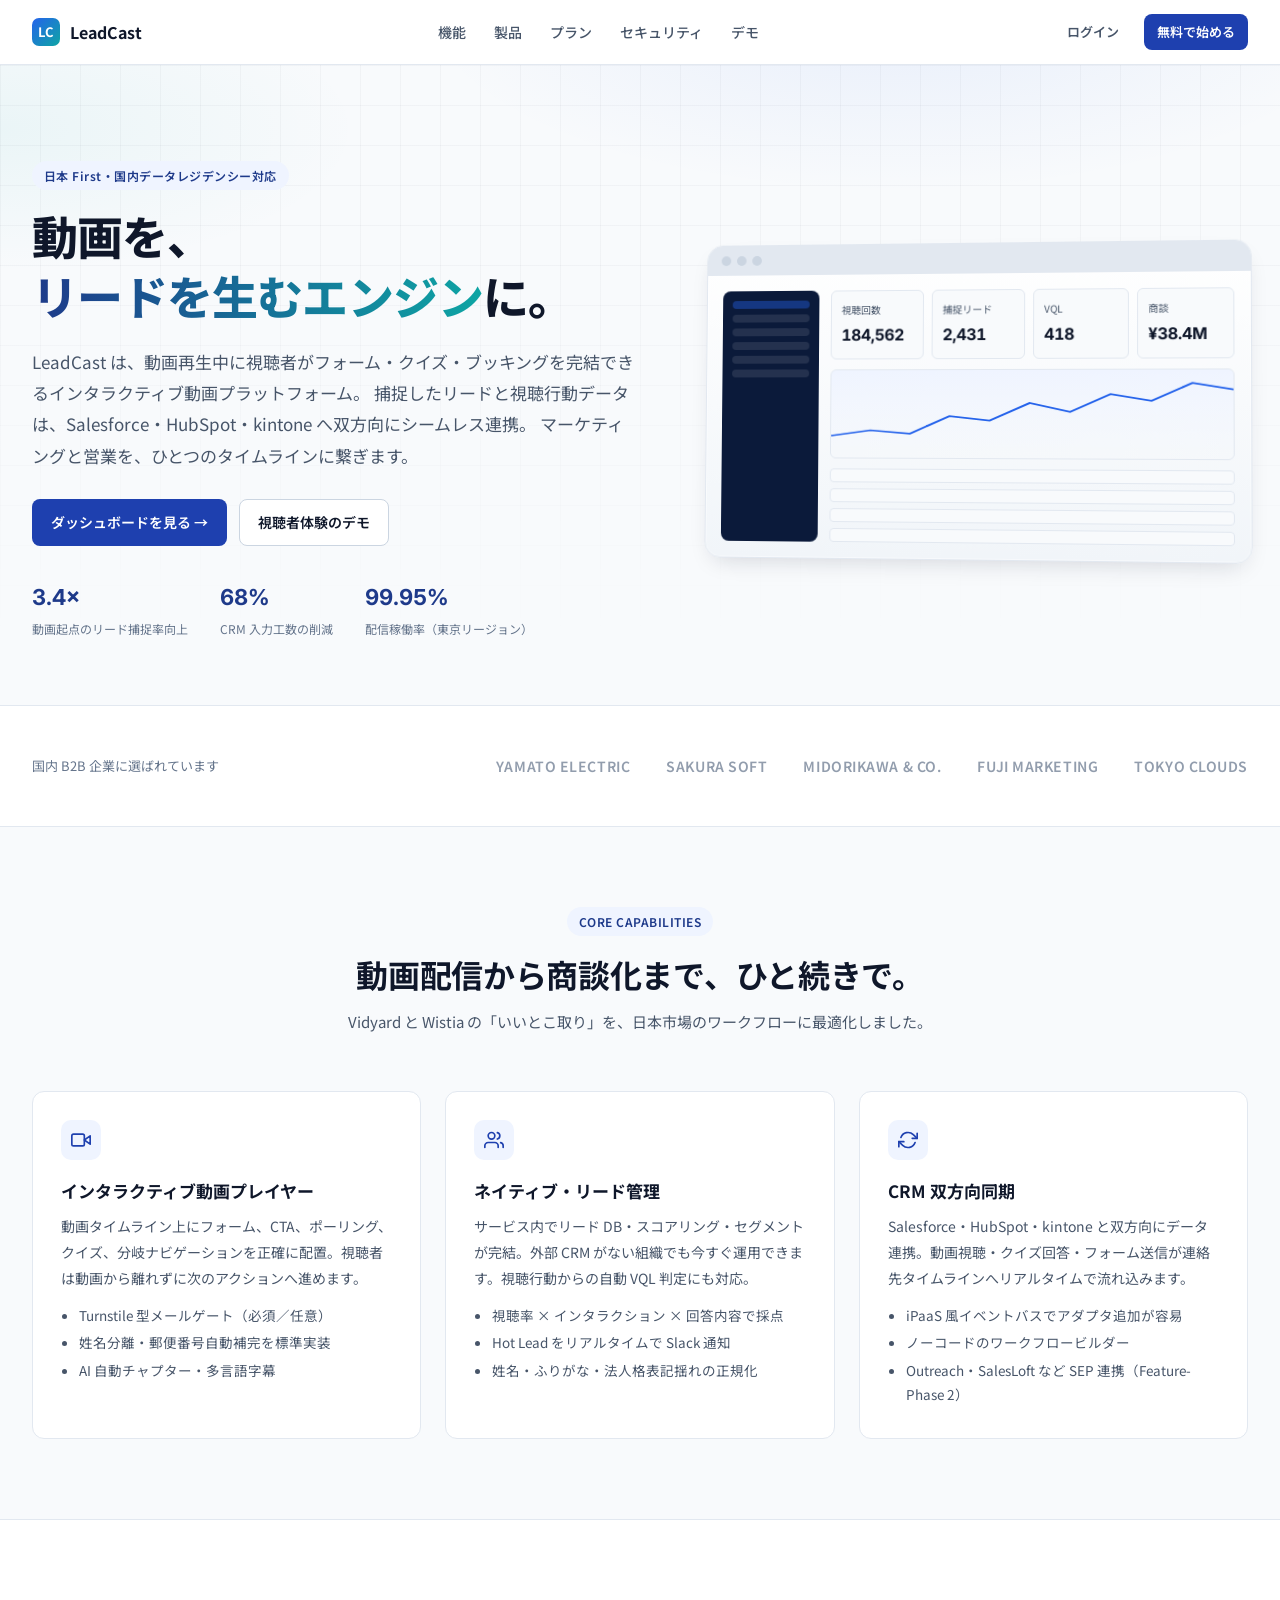
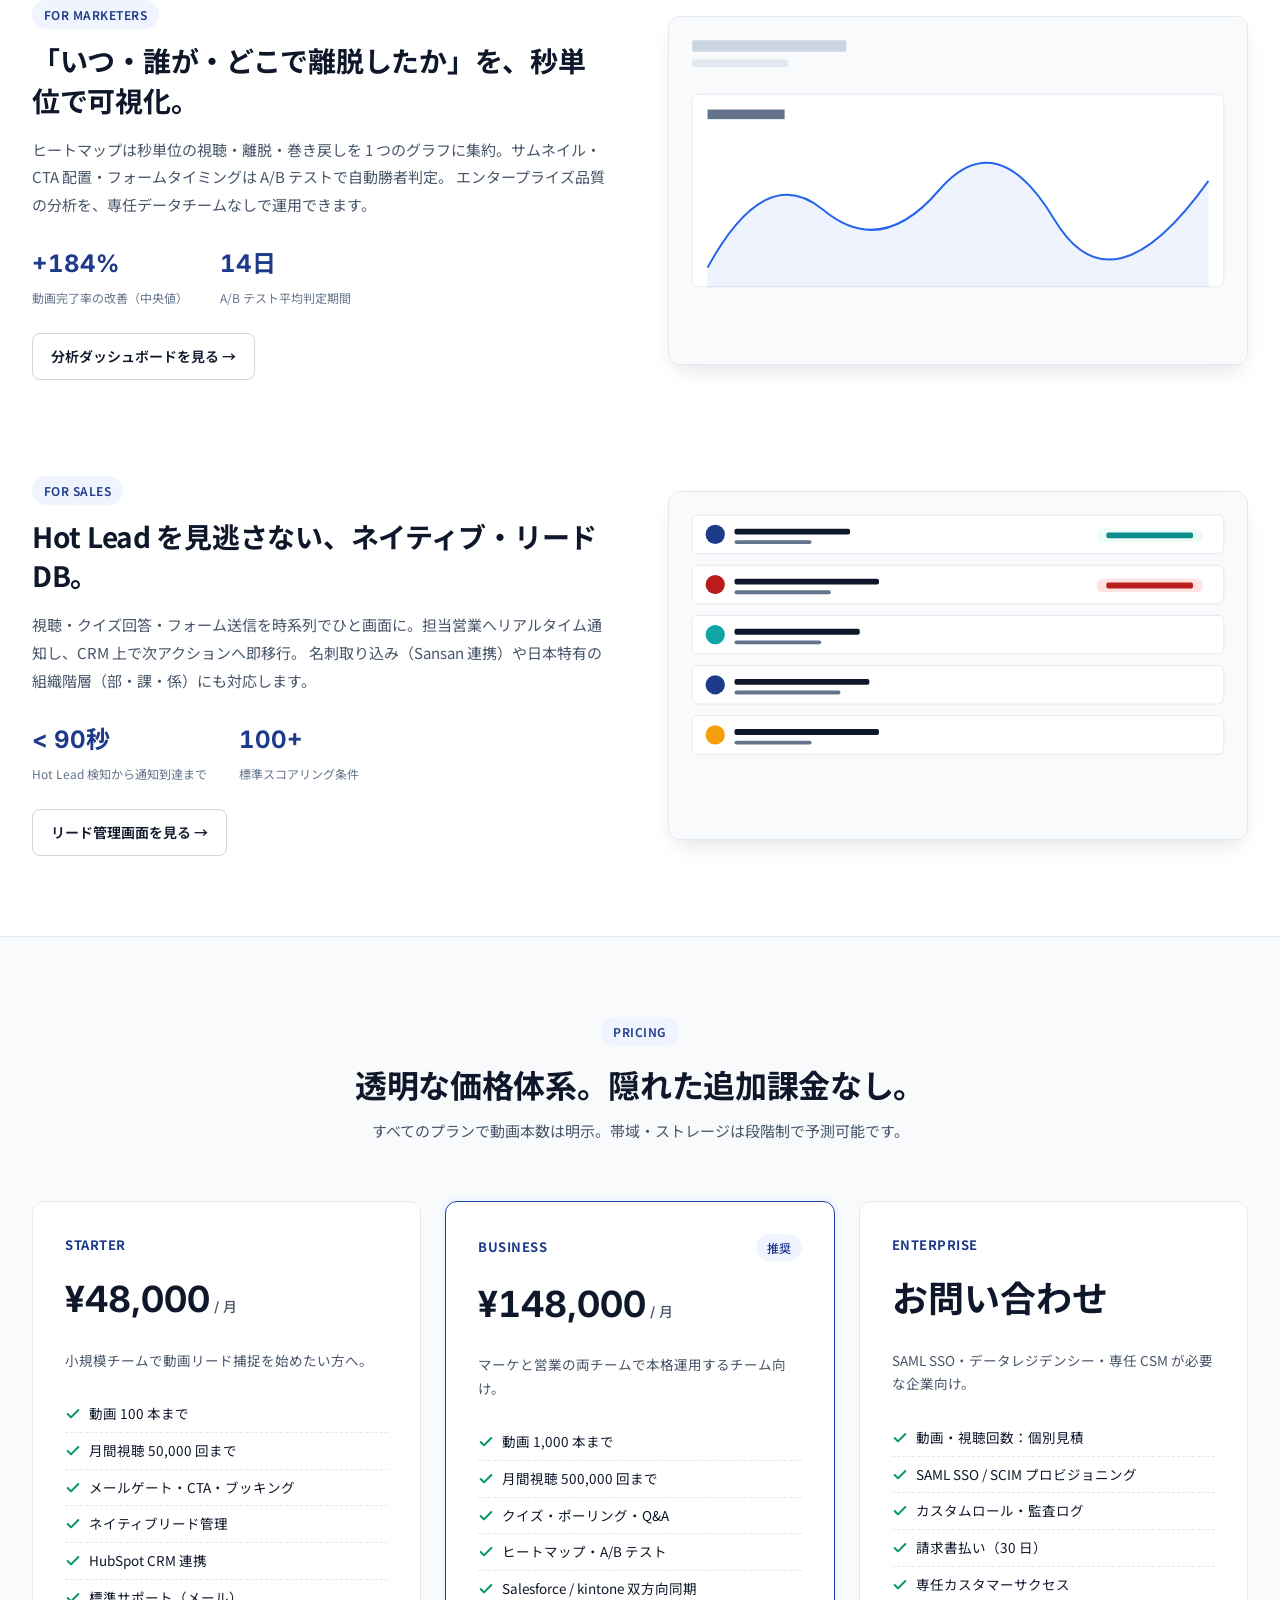
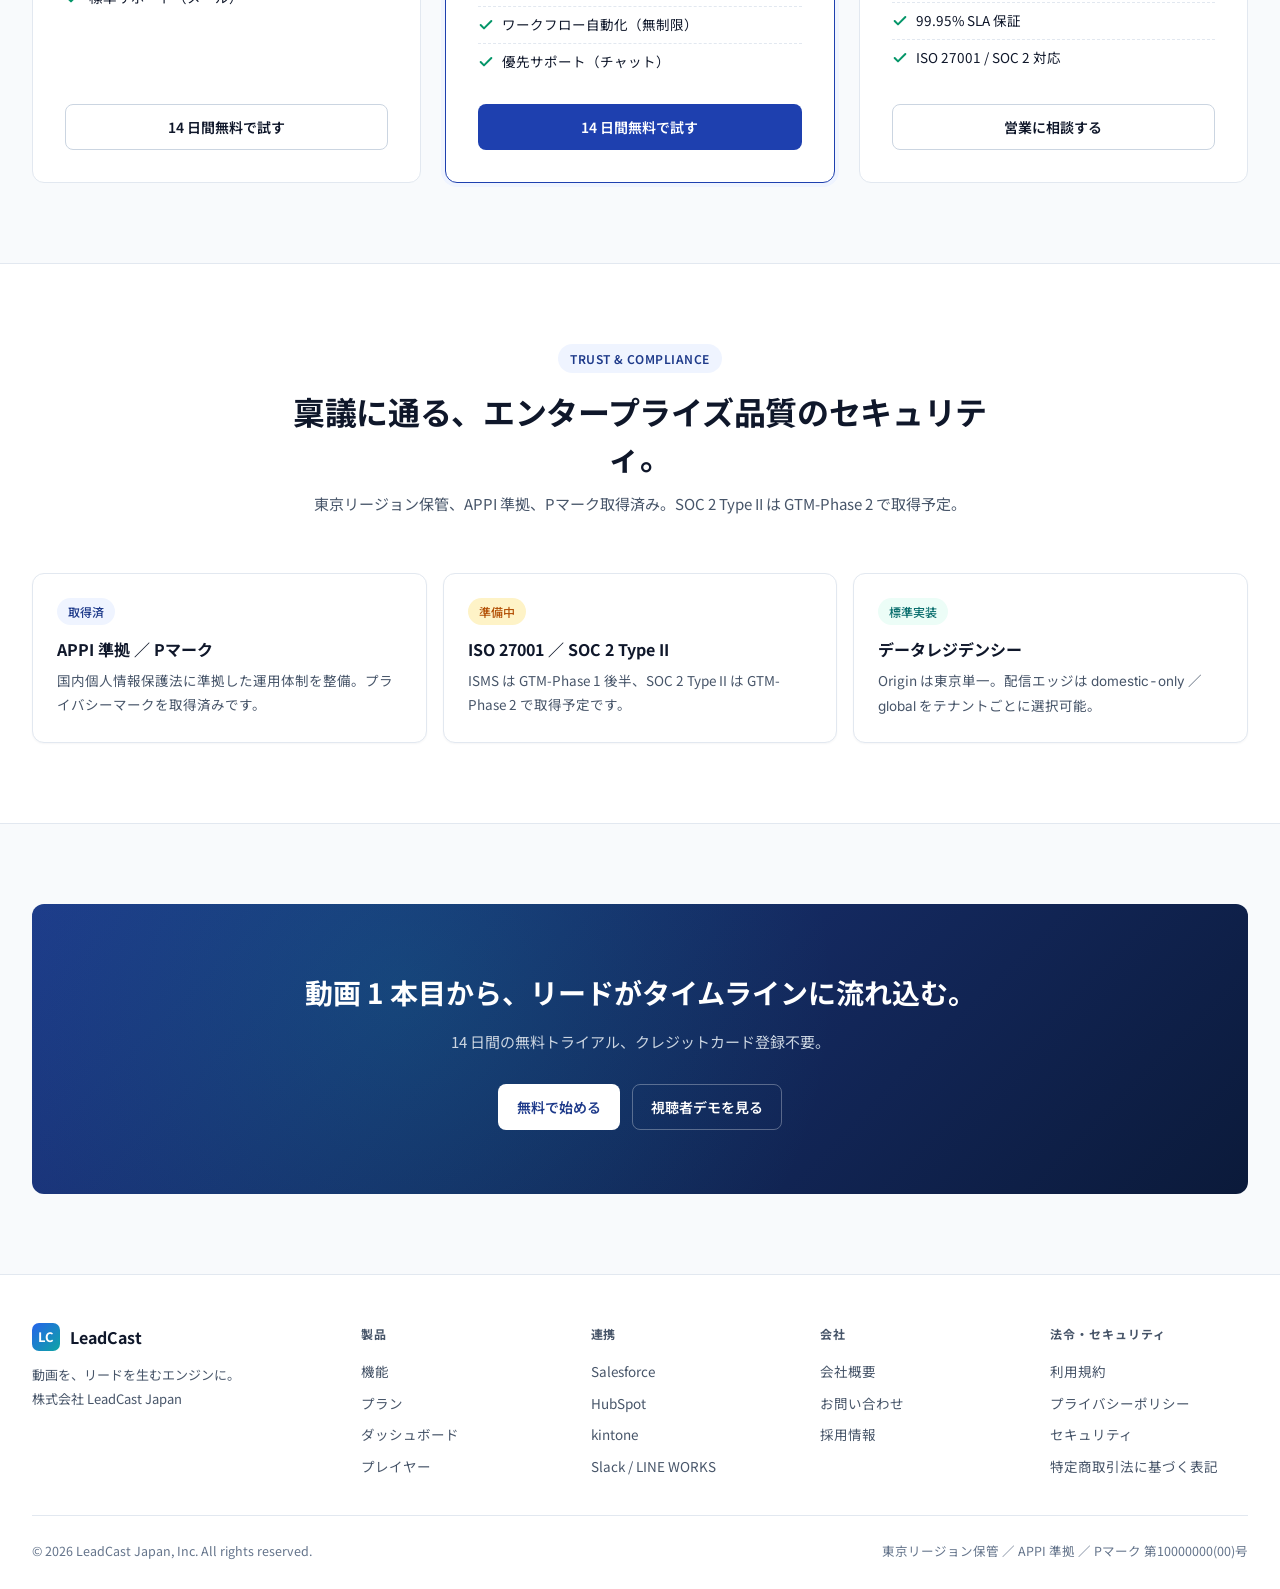
==== site/index.html @ c5f3c890 "MVP画面作成" ====
<!doctype html>
<html lang="ja">
<head>
  <meta charset="utf-8" />
  <meta name="viewport" content="width=device-width, initial-scale=1" />
  <title>LeadCast — 動画を、リードを生むエンジンに</title>
  <meta name="description" content="LeadCast は企業向け動画配信＋インタラクティブリード管理 SaaS。動画内のフォームやクイズで捕捉したリードを、CRM とシームレスに連携します。日本市場 First。" />
  <link rel="preconnect" href="https://fonts.googleapis.com">
  <link rel="preconnect" href="https://fonts.gstatic.com" crossorigin>
  <link href="https://fonts.googleapis.com/css2?family=Inter:wght@400;500;600;700;800&family=Noto+Sans+JP:wght@400;500;600;700;800&display=swap" rel="stylesheet">
  <link rel="stylesheet" href="assets/tokens.css">
</head>
<body>

<header class="mkt-header">
  <div class="container inner">
    <a class="brand-row" href="index.html">
      <span class="brand-mark">LC</span>
      <span>LeadCast</span>
    </a>
    <nav class="mkt-nav" aria-label="メイン">
      <a href="#features">機能</a>
      <a href="#product">製品</a>
      <a href="#pricing">プラン</a>
      <a href="#security">セキュリティ</a>
      <a href="dashboard.html">デモ</a>
    </nav>
    <div style="display:flex; gap:12px; align-items:center;">
      <a class="btn btn-ghost btn-sm" href="dashboard.html">ログイン</a>
      <a class="btn btn-primary btn-sm" href="dashboard.html">無料で始める</a>
    </div>
  </div>
</header>

<!-- HERO -->
<section class="hero">
  <div class="container inner">
    <div>
      <span class="kicker">日本 First・国内データレジデンシー対応</span>
      <h1>動画を、<br><span class="accent">リードを生むエンジン</span>に。</h1>
      <p class="lede">
        LeadCast は、動画再生中に視聴者がフォーム・クイズ・ブッキングを完結できるインタラクティブ動画プラットフォーム。
        捕捉したリードと視聴行動データは、Salesforce・HubSpot・kintone へ双方向にシームレス連携。
        マーケティングと営業を、ひとつのタイムラインに繋ぎます。
      </p>
      <div class="actions">
        <a class="btn btn-primary" href="dashboard.html">ダッシュボードを見る →</a>
        <a class="btn btn-outline" href="player.html">視聴者体験のデモ</a>
      </div>
      <div class="stat" style="display:flex; gap:32px; margin-top:32px;">
        <div>
          <b class="tabular" style="font-size:22px; color:var(--color-primary-800); display:block; font-weight:700;">3.4×</b>
          <span class="soft" style="font-size:12px;">動画起点のリード捕捉率向上</span>
        </div>
        <div>
          <b class="tabular" style="font-size:22px; color:var(--color-primary-800); display:block; font-weight:700;">68%</b>
          <span class="soft" style="font-size:12px;">CRM 入力工数の削減</span>
        </div>
        <div>
          <b class="tabular" style="font-size:22px; color:var(--color-primary-800); display:block; font-weight:700;">99.95%</b>
          <span class="soft" style="font-size:12px;">配信稼働率（東京リージョン）</span>
        </div>
      </div>
    </div>

    <div class="hero-mock" aria-hidden="true">
      <div class="hero-mock-bar"><span></span><span></span><span></span></div>
      <div class="hero-mock-body">
        <div class="hero-mock-side">
          <div></div><div></div><div></div><div></div><div></div><div></div>
        </div>
        <div class="hero-mock-main">
          <div class="hero-mock-kpis">
            <div>視聴回数<b>184,562</b></div>
            <div>捕捉リード<b>2,431</b></div>
            <div>VQL<b>418</b></div>
            <div>商談<b>¥38.4M</b></div>
          </div>
          <div class="hero-mock-chart"></div>
          <div class="hero-mock-rows"><div></div><div></div><div></div><div></div></div>
        </div>
      </div>
    </div>
  </div>
</section>

<!-- TRUST -->
<section class="trust">
  <div class="container row">
    <div class="label">国内 B2B 企業に選ばれています</div>
    <div class="logos" aria-hidden="true">
      <div>YAMATO ELECTRIC</div>
      <div>SAKURA SOFT</div>
      <div>MIDORIKAWA &amp; CO.</div>
      <div>FUJI MARKETING</div>
      <div>TOKYO CLOUDS</div>
    </div>
  </div>
</section>

<!-- FEATURES -->
<section class="section" id="features">
  <div class="container">
    <div class="section-head">
      <span class="kicker">CORE CAPABILITIES</span>
      <h2>動画配信から商談化まで、ひと続きで。</h2>
      <p>Vidyard と Wistia の「いいとこ取り」を、日本市場のワークフローに最適化しました。</p>
    </div>

    <div class="feature-grid">
      <article class="feature">
        <div class="icon" aria-hidden="true">
          <svg width="20" height="20" viewBox="0 0 24 24" fill="none" stroke="currentColor" stroke-width="2" stroke-linecap="round" stroke-linejoin="round"><polygon points="23 7 16 12 23 17 23 7"></polygon><rect x="1" y="5" width="15" height="14" rx="2" ry="2"></rect></svg>
        </div>
        <h3>インタラクティブ動画プレイヤー</h3>
        <p>動画タイムライン上にフォーム、CTA、ポーリング、クイズ、分岐ナビゲーションを正確に配置。視聴者は動画から離れずに次のアクションへ進めます。</p>
        <ul>
          <li>Turnstile 型メールゲート（必須／任意）</li>
          <li>姓名分離・郵便番号自動補完を標準実装</li>
          <li>AI 自動チャプター・多言語字幕</li>
        </ul>
      </article>

      <article class="feature">
        <div class="icon" aria-hidden="true">
          <svg width="20" height="20" viewBox="0 0 24 24" fill="none" stroke="currentColor" stroke-width="2" stroke-linecap="round" stroke-linejoin="round"><path d="M17 21v-2a4 4 0 0 0-4-4H5a4 4 0 0 0-4 4v2"></path><circle cx="9" cy="7" r="4"></circle><path d="M23 21v-2a4 4 0 0 0-3-3.87"></path><path d="M16 3.13a4 4 0 0 1 0 7.75"></path></svg>
        </div>
        <h3>ネイティブ・リード管理</h3>
        <p>サービス内でリード DB・スコアリング・セグメントが完結。外部 CRM がない組織でも今すぐ運用できます。視聴行動からの自動 VQL 判定にも対応。</p>
        <ul>
          <li>視聴率 × インタラクション × 回答内容で採点</li>
          <li>Hot Lead をリアルタイムで Slack 通知</li>
          <li>姓名・ふりがな・法人格表記揺れの正規化</li>
        </ul>
      </article>

      <article class="feature">
        <div class="icon" aria-hidden="true">
          <svg width="20" height="20" viewBox="0 0 24 24" fill="none" stroke="currentColor" stroke-width="2" stroke-linecap="round" stroke-linejoin="round"><polyline points="23 4 23 10 17 10"></polyline><polyline points="1 20 1 14 7 14"></polyline><path d="M3.51 9a9 9 0 0 1 14.85-3.36L23 10M1 14l4.64 4.36A9 9 0 0 0 20.49 15"></path></svg>
        </div>
        <h3>CRM 双方向同期</h3>
        <p>Salesforce・HubSpot・kintone と双方向にデータ連携。動画視聴・クイズ回答・フォーム送信が連絡先タイムラインへリアルタイムで流れ込みます。</p>
        <ul>
          <li>iPaaS 風イベントバスでアダプタ追加が容易</li>
          <li>ノーコードのワークフロービルダー</li>
          <li>Outreach・SalesLoft など SEP 連携（Feature-Phase 2）</li>
        </ul>
      </article>
    </div>
  </div>
</section>

<!-- PRODUCT SHOWCASE -->
<section class="section" id="product" style="background:var(--color-surface); border-top:1px solid var(--color-border); border-bottom:1px solid var(--color-border);">
  <div class="container">
    <div class="split">
      <div>
        <span class="kicker">FOR MARKETERS</span>
        <h2>「いつ・誰が・どこで離脱したか」を、秒単位で可視化。</h2>
        <p>
          ヒートマップは秒単位の視聴・離脱・巻き戻しを 1 つのグラフに集約。サムネイル・CTA 配置・フォームタイミングは A/B テストで自動勝者判定。
          エンタープライズ品質の分析を、専任データチームなしで運用できます。
        </p>
        <div class="stat">
          <div><b>+184%</b><span>動画完了率の改善（中央値）</span></div>
          <div><b>14日</b><span>A/B テスト平均判定期間</span></div>
        </div>
        <div style="margin-top:24px;"><a class="btn btn-outline" href="analytics.html">分析ダッシュボードを見る →</a></div>
      </div>
      <div class="mock-frame">
        <img alt="" aria-hidden="true" src="data:image/svg+xml;utf8,<svg xmlns='http://www.w3.org/2000/svg' width='600' height='360' viewBox='0 0 600 360'><rect width='600' height='360' fill='%23F8FAFC'/><rect x='24' y='24' width='160' height='12' rx='2' fill='%23CBD5E1'/><rect x='24' y='44' width='100' height='8' rx='2' fill='%23E2E8F0'/><g transform='translate(24,80)'><rect width='552' height='200' fill='%23FFFFFF' stroke='%23E2E8F0' rx='8'/><g transform='translate(16,16)'><rect width='80' height='10' fill='%2364748B'/></g><g transform='translate(16,40)'><path d='M 0 140 Q 60 30 120 80 T 240 60 T 360 90 T 520 50' stroke='%232563EB' stroke-width='2' fill='none'/><path d='M 0 140 Q 60 30 120 80 T 240 60 T 360 90 T 520 50 L 520 160 L 0 160 Z' fill='%232563EB' opacity='0.08'/></g></g></svg>" style="display:block; width:100%;">
      </div>
    </div>

    <div class="split reversed" style="margin-top:96px;">
      <div class="mock-frame">
        <img alt="" aria-hidden="true" src="data:image/svg+xml;utf8,<svg xmlns='http://www.w3.org/2000/svg' width='600' height='360' viewBox='0 0 600 360'><rect width='600' height='360' fill='%23F8FAFC'/><g transform='translate(24,24)'><rect width='552' height='40' rx='6' fill='%23FFFFFF' stroke='%23E2E8F0'/><circle cx='24' cy='20' r='10' fill='%231E3A8A'/><rect x='44' y='14' width='120' height='6' rx='2' fill='%230F172A'/><rect x='44' y='26' width='80' height='4' rx='2' fill='%2364748B'/><rect x='420' y='14' width='110' height='14' rx='6' fill='%23ECFDF7'/><rect x='430' y='18' width='90' height='6' rx='2' fill='%230D8F8E'/></g><g transform='translate(24,76)'><rect width='552' height='40' rx='6' fill='%23FFFFFF' stroke='%23E2E8F0'/><circle cx='24' cy='20' r='10' fill='%23B91C1C'/><rect x='44' y='14' width='150' height='6' rx='2' fill='%230F172A'/><rect x='44' y='26' width='100' height='4' rx='2' fill='%2364748B'/><rect x='420' y='14' width='110' height='14' rx='6' fill='%23FEE2E2'/><rect x='430' y='18' width='90' height='6' rx='2' fill='%23B91C1C'/></g><g transform='translate(24,128)'><rect width='552' height='40' rx='6' fill='%23FFFFFF' stroke='%23E2E8F0'/><circle cx='24' cy='20' r='10' fill='%230EA5A4'/><rect x='44' y='14' width='130' height='6' rx='2' fill='%230F172A'/><rect x='44' y='26' width='90' height='4' rx='2' fill='%2364748B'/></g><g transform='translate(24,180)'><rect width='552' height='40' rx='6' fill='%23FFFFFF' stroke='%23E2E8F0'/><circle cx='24' cy='20' r='10' fill='%231E3A8A'/><rect x='44' y='14' width='140' height='6' rx='2' fill='%230F172A'/><rect x='44' y='26' width='110' height='4' rx='2' fill='%2364748B'/></g><g transform='translate(24,232)'><rect width='552' height='40' rx='6' fill='%23FFFFFF' stroke='%23E2E8F0'/><circle cx='24' cy='20' r='10' fill='%23F59E0B'/><rect x='44' y='14' width='150' height='6' rx='2' fill='%230F172A'/><rect x='44' y='26' width='80' height='4' rx='2' fill='%2364748B'/></g></svg>" style="display:block; width:100%;">
      </div>
      <div>
        <span class="kicker">FOR SALES</span>
        <h2>Hot Lead を見逃さない、ネイティブ・リード DB。</h2>
        <p>
          視聴・クイズ回答・フォーム送信を時系列でひと画面に。担当営業へリアルタイム通知し、CRM 上で次アクションへ即移行。
          名刺取り込み（Sansan 連携）や日本特有の組織階層（部・課・係）にも対応します。
        </p>
        <div class="stat">
          <div><b>&lt; 90秒</b><span>Hot Lead 検知から通知到達まで</span></div>
          <div><b>100+</b><span>標準スコアリング条件</span></div>
        </div>
        <div style="margin-top:24px;"><a class="btn btn-outline" href="leads.html">リード管理画面を見る →</a></div>
      </div>
    </div>
  </div>
</section>

<!-- PRICING -->
<section class="section" id="pricing">
  <div class="container">
    <div class="section-head">
      <span class="kicker">PRICING</span>
      <h2>透明な価格体系。隠れた追加課金なし。</h2>
      <p>すべてのプランで動画本数は明示。帯域・ストレージは段階制で予測可能です。</p>
    </div>

    <div class="pricing">
      <article class="plan">
        <span class="plan-name">Starter</span>
        <div class="plan-price">¥48,000<small> / 月</small></div>
        <p class="plan-desc">小規模チームで動画リード捕捉を始めたい方へ。</p>
        <ul>
          <li>動画 100 本まで</li>
          <li>月間視聴 50,000 回まで</li>
          <li>メールゲート・CTA・ブッキング</li>
          <li>ネイティブリード管理</li>
          <li>HubSpot CRM 連携</li>
          <li>標準サポート（メール）</li>
        </ul>
        <a class="btn btn-outline" href="dashboard.html">14 日間無料で試す</a>
      </article>

      <article class="plan featured">
        <div style="display:flex; justify-content:space-between; align-items:center;">
          <span class="plan-name">Business</span>
          <span class="badge badge-primary">推奨</span>
        </div>
        <div class="plan-price">¥148,000<small> / 月</small></div>
        <p class="plan-desc">マーケと営業の両チームで本格運用するチーム向け。</p>
        <ul>
          <li>動画 1,000 本まで</li>
          <li>月間視聴 500,000 回まで</li>
          <li>クイズ・ポーリング・Q&amp;A</li>
          <li>ヒートマップ・A/B テスト</li>
          <li>Salesforce / kintone 双方向同期</li>
          <li>ワークフロー自動化（無制限）</li>
          <li>優先サポート（チャット）</li>
        </ul>
        <a class="btn btn-primary" href="dashboard.html">14 日間無料で試す</a>
      </article>

      <article class="plan">
        <span class="plan-name">Enterprise</span>
        <div class="plan-price">お問い合わせ</div>
        <p class="plan-desc">SAML SSO・データレジデンシー・専任 CSM が必要な企業向け。</p>
        <ul>
          <li>動画・視聴回数：個別見積</li>
          <li>SAML SSO / SCIM プロビジョニング</li>
          <li>カスタムロール・監査ログ</li>
          <li>請求書払い（30 日）</li>
          <li>専任カスタマーサクセス</li>
          <li>99.95% SLA 保証</li>
          <li>ISO 27001 / SOC 2 対応</li>
        </ul>
        <a class="btn btn-outline" href="#">営業に相談する</a>
      </article>
    </div>
  </div>
</section>

<!-- SECURITY -->
<section class="section" id="security" style="background:var(--color-surface); border-top:1px solid var(--color-border); border-bottom:1px solid var(--color-border);">
  <div class="container">
    <div class="section-head">
      <span class="kicker">TRUST &amp; COMPLIANCE</span>
      <h2>稟議に通る、エンタープライズ品質のセキュリティ。</h2>
      <p>東京リージョン保管、APPI 準拠、Pマーク取得済み。SOC 2 Type II は GTM-Phase 2 で取得予定。</p>
    </div>

    <div class="grid-3">
      <div class="card card-pad">
        <span class="badge badge-primary">取得済</span>
        <h3 style="font-size:16px; margin:10px 0 6px;">APPI 準拠 ／ Pマーク</h3>
        <p class="muted" style="font-size:13.5px; margin:0;">国内個人情報保護法に準拠した運用体制を整備。プライバシーマークを取得済みです。</p>
      </div>
      <div class="card card-pad">
        <span class="badge badge-warning">準備中</span>
        <h3 style="font-size:16px; margin:10px 0 6px;">ISO 27001 ／ SOC 2 Type II</h3>
        <p class="muted" style="font-size:13.5px; margin:0;">ISMS は GTM-Phase 1 後半、SOC 2 Type II は GTM-Phase 2 で取得予定です。</p>
      </div>
      <div class="card card-pad">
        <span class="badge badge-accent">標準実装</span>
        <h3 style="font-size:16px; margin:10px 0 6px;">データレジデンシー</h3>
        <p class="muted" style="font-size:13.5px; margin:0;">Origin は東京単一。配信エッジは <span class="tabular">domestic-only</span> ／ <span class="tabular">global</span> をテナントごとに選択可能。</p>
      </div>
    </div>
  </div>
</section>

<!-- CTA -->
<section class="section">
  <div class="container">
    <div class="cta-band">
      <h2>動画 1 本目から、リードがタイムラインに流れ込む。</h2>
      <p>14 日間の無料トライアル、クレジットカード登録不要。</p>
      <div class="actions">
        <a class="btn btn-primary" href="dashboard.html">無料で始める</a>
        <a class="btn btn-outline" href="player.html">視聴者デモを見る</a>
      </div>
    </div>
  </div>
</section>

<!-- FOOTER -->
<footer class="site-footer">
  <div class="container">
    <div class="grid">
      <div>
        <div class="brand-row" style="margin-bottom:12px;">
          <span class="brand-mark">LC</span>
          <span>LeadCast</span>
        </div>
        <p class="muted" style="font-size:13px; margin:0; line-height:1.85;">動画を、リードを生むエンジンに。<br>株式会社 LeadCast Japan</p>
      </div>
      <div>
        <h4>製品</h4>
        <ul>
          <li><a href="#features">機能</a></li>
          <li><a href="#pricing">プラン</a></li>
          <li><a href="dashboard.html">ダッシュボード</a></li>
          <li><a href="player.html">プレイヤー</a></li>
        </ul>
      </div>
      <div>
        <h4>連携</h4>
        <ul>
          <li><a href="#">Salesforce</a></li>
          <li><a href="#">HubSpot</a></li>
          <li><a href="#">kintone</a></li>
          <li><a href="#">Slack / LINE WORKS</a></li>
        </ul>
      </div>
      <div>
        <h4>会社</h4>
        <ul>
          <li><a href="#">会社概要</a></li>
          <li><a href="#">お問い合わせ</a></li>
          <li><a href="#">採用情報</a></li>
        </ul>
      </div>
      <div>
        <h4>法令・セキュリティ</h4>
        <ul>
          <li><a href="#">利用規約</a></li>
          <li><a href="#">プライバシーポリシー</a></li>
          <li><a href="#security">セキュリティ</a></li>
          <li><a href="#">特定商取引法に基づく表記</a></li>
        </ul>
      </div>
    </div>
    <div class="legal">
      <span>© <span data-year></span> LeadCast Japan, Inc. All rights reserved.</span>
      <span>東京リージョン保管 ／ APPI 準拠 ／ Pマーク 第10000000(00)号</span>
    </div>
  </div>
</footer>

<script src="assets/app.js"></script>
</body>
</html>
---- site/assets/tokens.css ----
/* LeadCast Design Tokens
   準拠: CLAUDE.md「デザイン方針」セクション
   Noto Sans JP（JP） + Inter（Latin/Numerals）
   プライマリ: navy 系 / アクセント: teal 単色
*/

:root {
  /* Color: Primary (Navy) */
  --color-primary-50:  #EFF4FF;
  --color-primary-100: #DBE6FE;
  --color-primary-200: #BFD2FD;
  --color-primary-300: #93B4FB;
  --color-primary-400: #608AF7;
  --color-primary-500: #3B66F1;
  --color-primary-600: #2563EB;
  --color-primary-700: #1E40AF;
  --color-primary-800: #1E3A8A;
  --color-primary-900: #1E2F6B;

  /* Color: Accent (Teal) — 一色のみ */
  --color-accent-50:  #ECFDF7;
  --color-accent-500: #0EA5A4;
  --color-accent-600: #0D8F8E;
  --color-accent-700: #0B6F6E;

  /* Color: Status */
  --color-success:    #059669;
  --color-success-bg: #D1FAE5;
  --color-warning:    #B45309;
  --color-warning-bg: #FEF3C7;
  --color-danger:     #B91C1C;
  --color-danger-bg:  #FEE2E2;

  /* Color: Neutrals (slate) */
  --color-bg:         #F8FAFC;
  --color-bg-alt:     #FAFAFA;
  --color-surface:    #FFFFFF;
  --color-border:     #E2E8F0;
  --color-border-strong: #CBD5E1;
  --color-text:       #0F172A;
  --color-text-muted: #475569;
  --color-text-soft:  #64748B;
  --color-text-disabled: #94A3B8;

  /* Typography */
  --font-jp: "Noto Sans JP", system-ui, sans-serif;
  --font-en: "Inter", "Noto Sans JP", system-ui, sans-serif;

  /* Layout */
  --sidebar-w: 248px;
  --header-h: 56px;
  --radius-sm: 6px;
  --radius:    8px;
  --radius-lg: 12px;

  /* Shadow */
  --shadow-sm: 0 1px 2px rgba(15, 23, 42, 0.04);
  --shadow:    0 1px 3px rgba(15, 23, 42, 0.06), 0 1px 2px rgba(15, 23, 42, 0.04);
  --shadow-lg: 0 10px 25px -10px rgba(15, 23, 42, 0.18);

  /* Motion */
  --ease: cubic-bezier(0.4, 0, 0.2, 1);
}

/* Base */
* { box-sizing: border-box; }
html, body {
  margin: 0;
  padding: 0;
  font-family: var(--font-jp);
  font-size: 14px;
  line-height: 1.75;
  color: var(--color-text);
  background: var(--color-bg);
  -webkit-font-smoothing: antialiased;
  text-rendering: optimizeLegibility;
}

a { color: inherit; text-decoration: none; }
button { font-family: inherit; cursor: pointer; }
input, select, textarea { font-family: inherit; font-size: inherit; }

/* 等幅数字（KPI / 表データ） */
.tabular { font-variant-numeric: tabular-nums; font-feature-settings: "tnum" 1; font-family: var(--font-en); }

/* Utility */
.container { max-width: 1440px; margin: 0 auto; padding: 0 32px; }
.muted { color: var(--color-text-muted); }
.soft { color: var(--color-text-soft); }

/* Buttons */
.btn {
  display: inline-flex;
  align-items: center;
  justify-content: center;
  gap: 8px;
  padding: 10px 18px;
  font-size: 14px;
  font-weight: 600;
  border-radius: var(--radius);
  border: 1px solid transparent;
  transition: background-color .15s var(--ease), border-color .15s var(--ease), color .15s var(--ease);
  white-space: nowrap;
}
.btn-primary { background: var(--color-primary-700); color: #fff; }
.btn-primary:hover { background: var(--color-primary-800); }
.btn-outline { background: var(--color-surface); color: var(--color-text); border-color: var(--color-border-strong); }
.btn-outline:hover { background: var(--color-bg); }
.btn-ghost { background: transparent; color: var(--color-text-muted); }
.btn-ghost:hover { background: var(--color-bg); color: var(--color-text); }
.btn-sm { padding: 6px 12px; font-size: 13px; }
.btn-icon { padding: 8px; }

/* Card */
.card {
  background: var(--color-surface);
  border: 1px solid var(--color-border);
  border-radius: var(--radius-lg);
  box-shadow: var(--shadow-sm);
}
.card-pad { padding: 24px; }
.card-tight { padding: 16px; }

/* Badge / Pill */
.badge {
  display: inline-flex; align-items: center; gap: 6px;
  padding: 2px 10px;
  font-size: 12px;
  font-weight: 500;
  border-radius: 999px;
  background: var(--color-bg);
  color: var(--color-text-muted);
  border: 1px solid var(--color-border);
}
.badge-success { background: var(--color-success-bg); color: var(--color-success); border-color: transparent; }
.badge-warning { background: var(--color-warning-bg); color: var(--color-warning); border-color: transparent; }
.badge-danger  { background: var(--color-danger-bg);  color: var(--color-danger);  border-color: transparent; }
.badge-primary { background: var(--color-primary-50); color: var(--color-primary-800); border-color: transparent; }
.badge-accent  { background: var(--color-accent-50);  color: var(--color-accent-700);  border-color: transparent; }

/* Section heading */
.section-title { font-size: 13px; font-weight: 600; color: var(--color-text-muted); letter-spacing: .04em; text-transform: uppercase; margin: 0; }

/* App Shell ----------------------------------------------------- */
.app {
  display: grid;
  grid-template-columns: var(--sidebar-w) 1fr;
  min-height: 100vh;
}

.sidebar {
  background: #0B1A3A;
  color: #CBD5E1;
  border-right: 1px solid #0F2349;
  padding: 16px 12px;
  position: sticky;
  top: 0;
  height: 100vh;
  overflow-y: auto;
}
.sidebar .brand {
  display: flex; align-items: center; gap: 10px;
  padding: 8px 12px 16px;
  border-bottom: 1px solid #142B5A;
  margin-bottom: 12px;
}
.sidebar .brand-mark {
  width: 28px; height: 28px;
  border-radius: 7px;
  background: linear-gradient(135deg, #2563EB 0%, #0EA5A4 100%);
  display: grid; place-items: center;
  color: #fff; font-weight: 700; font-size: 13px;
}
.sidebar .brand-name { color: #fff; font-weight: 700; font-size: 15px; letter-spacing: .02em; }
.sidebar .brand-sub  { color: #64748B; font-size: 11px; margin-top: -2px; }
.sidebar .nav-section { margin-top: 16px; padding: 0 12px 4px; font-size: 11px; color: #64748B; letter-spacing: .08em; text-transform: uppercase; }
.sidebar .nav-item {
  display: flex; align-items: center; gap: 10px;
  padding: 8px 12px;
  border-radius: var(--radius);
  color: #CBD5E1;
  font-size: 13.5px;
  font-weight: 500;
  margin: 1px 0;
}
.sidebar .nav-item:hover { background: #122A56; color: #fff; }
.sidebar .nav-item.active { background: #1E3A8A; color: #fff; }
.sidebar .nav-item .ico { width: 18px; height: 18px; opacity: .85; }
.sidebar .ws-switch {
  display: flex; align-items: center; gap: 10px;
  padding: 10px 12px;
  margin: 12px 0;
  background: #122A56;
  border-radius: var(--radius);
  font-size: 13px;
  color: #fff;
}
.sidebar .ws-switch .avatar { width: 24px; height: 24px; border-radius: 6px; background: #0EA5A4; display: grid; place-items: center; color: #fff; font-weight: 700; font-size: 11px; }

.app-header {
  height: var(--header-h);
  background: var(--color-surface);
  border-bottom: 1px solid var(--color-border);
  display: flex;
  align-items: center;
  gap: 16px;
  padding: 0 24px;
  position: sticky;
  top: 0;
  z-index: 10;
}
.app-header .breadcrumb { display: flex; align-items: center; gap: 6px; color: var(--color-text-muted); font-size: 13px; }
.app-header .search {
  flex: 1; max-width: 480px;
  display: flex; align-items: center; gap: 8px;
  padding: 6px 12px;
  background: var(--color-bg);
  border: 1px solid var(--color-border);
  border-radius: var(--radius);
  color: var(--color-text-muted);
  font-size: 13px;
}
.app-header .search input { flex: 1; background: transparent; border: 0; outline: 0; color: var(--color-text); }
.app-header .header-actions { display: flex; align-items: center; gap: 8px; }
.app-header .icon-btn {
  width: 36px; height: 36px;
  display: grid; place-items: center;
  border-radius: var(--radius);
  border: 1px solid var(--color-border);
  background: var(--color-surface);
  color: var(--color-text-muted);
}
.app-header .icon-btn:hover { background: var(--color-bg); color: var(--color-text); }
.app-header .user-chip {
  display: flex; align-items: center; gap: 8px;
  padding: 4px 10px 4px 4px;
  border: 1px solid var(--color-border);
  border-radius: 999px;
  background: var(--color-surface);
}
.app-header .user-chip .avatar { width: 28px; height: 28px; border-radius: 50%; background: var(--color-primary-700); color: #fff; display: grid; place-items: center; font-weight: 700; font-size: 12px; }
.app-header .user-chip .name { font-size: 13px; font-weight: 500; }

main.workarea { padding: 28px 32px 56px; max-width: 1440px; margin: 0 auto; width: 100%; }

.page-head {
  display: flex; align-items: flex-start; justify-content: space-between;
  margin-bottom: 24px;
  gap: 16px;
}
.page-head h1 { font-size: 22px; font-weight: 700; margin: 0 0 4px; letter-spacing: -.01em; }
.page-head .desc { color: var(--color-text-muted); font-size: 13.5px; }

/* Marketing site ------------------------------------------------ */
.mkt-header {
  background: rgba(255,255,255,.92);
  backdrop-filter: blur(8px);
  border-bottom: 1px solid var(--color-border);
  position: sticky; top: 0; z-index: 50;
}
.mkt-header .inner { display: flex; align-items: center; justify-content: space-between; height: 64px; }
.mkt-nav { display: flex; gap: 28px; font-size: 14px; font-weight: 500; color: var(--color-text-muted); }
.mkt-nav a:hover { color: var(--color-text); }
.brand-row { display: flex; align-items: center; gap: 10px; font-weight: 700; font-size: 16px; }
.brand-row .brand-mark { width: 28px; height: 28px; border-radius: 7px; background: linear-gradient(135deg, #2563EB 0%, #0EA5A4 100%); display: grid; place-items: center; color: #fff; font-weight: 700; font-size: 13px; }

.hero {
  position: relative;
  padding: 96px 0 64px;
  background:
    radial-gradient(800px 320px at 70% -10%, rgba(37,99,235,.08), transparent 60%),
    radial-gradient(600px 240px at 0% 10%, rgba(14,165,164,.06), transparent 60%),
    var(--color-bg);
  overflow: hidden;
}
.hero::before {
  content: "";
  position: absolute; inset: 0;
  background-image:
    linear-gradient(to right, rgba(15,23,42,.03) 1px, transparent 1px),
    linear-gradient(to bottom, rgba(15,23,42,.03) 1px, transparent 1px);
  background-size: 40px 40px;
  mask-image: linear-gradient(to bottom, black 30%, transparent 90%);
  pointer-events: none;
}
.hero .inner { position: relative; display: grid; grid-template-columns: 1.1fr 1fr; gap: 64px; align-items: center; }
.hero h1 { font-size: 46px; line-height: 1.3; margin: 16px 0 20px; letter-spacing: -.02em; font-weight: 800; }
.hero h1 .accent { background: linear-gradient(90deg, #1E3A8A, #0EA5A4); -webkit-background-clip: text; background-clip: text; color: transparent; }
.hero p.lede { font-size: 17px; color: var(--color-text-muted); margin: 0 0 28px; line-height: 1.85; }
.hero .actions { display: flex; gap: 12px; }
.kicker { display: inline-flex; align-items: center; gap: 8px; padding: 4px 12px; font-size: 12px; font-weight: 600; color: var(--color-primary-800); background: var(--color-primary-50); border-radius: 999px; letter-spacing: .04em; }

.hero-mock {
  position: relative;
  border-radius: 16px;
  background: linear-gradient(180deg, #ffffff, #F1F5F9);
  border: 1px solid var(--color-border);
  box-shadow: var(--shadow-lg), 0 0 0 1px rgba(255,255,255,.4) inset;
  padding: 0;
  overflow: hidden;
  transform: perspective(1400px) rotateY(-6deg) rotateX(2deg);
  transform-origin: center;
}
.hero-mock-bar { display: flex; gap: 6px; padding: 10px 14px; background: #E2E8F0; }
.hero-mock-bar span { width: 10px; height: 10px; border-radius: 50%; background: #CBD5E1; }
.hero-mock-body { padding: 16px; display: grid; grid-template-columns: 100px 1fr; gap: 12px; }
.hero-mock-side { background: #0B1A3A; border-radius: 8px; padding: 10px; display: flex; flex-direction: column; gap: 6px; }
.hero-mock-side div { height: 8px; background: rgba(255,255,255,.1); border-radius: 4px; }
.hero-mock-side div:nth-child(1) { background: rgba(37,99,235,.4); }
.hero-mock-main { display: grid; grid-template-rows: auto auto 1fr; gap: 10px; }
.hero-mock-kpis { display: grid; grid-template-columns: repeat(4, 1fr); gap: 8px; }
.hero-mock-kpis div { padding: 10px; border-radius: 6px; background: var(--color-bg); border: 1px solid var(--color-border); font-size: 10px; color: var(--color-text-muted); }
.hero-mock-kpis div b { display: block; font-family: var(--font-en); font-size: 16px; color: var(--color-text); font-variant-numeric: tabular-nums; margin-top: 2px; }
.hero-mock-chart { height: 90px; border-radius: 6px; background: linear-gradient(180deg, var(--color-primary-50) 0%, transparent 100%); border: 1px solid var(--color-border); position: relative; overflow: hidden; }
.hero-mock-chart::before { content: ""; position: absolute; inset: 0; background: url("data:image/svg+xml,%3Csvg xmlns='http://www.w3.org/2000/svg' viewBox='0 0 200 80' preserveAspectRatio='none'%3E%3Cpath d='M0,60 L20,55 L40,58 L60,42 L80,46 L100,30 L120,38 L140,22 L160,28 L180,12 L200,18' fill='none' stroke='%232563EB' stroke-width='1.5'/%3E%3C/svg%3E") no-repeat; background-size: 100% 100%; }
.hero-mock-rows { display: flex; flex-direction: column; gap: 6px; }
.hero-mock-rows div { height: 14px; background: var(--color-bg); border: 1px solid var(--color-border); border-radius: 4px; }

.trust { padding: 48px 0; border-top: 1px solid var(--color-border); border-bottom: 1px solid var(--color-border); background: var(--color-surface); }
.trust .row { display: flex; align-items: center; justify-content: space-between; gap: 24px; }
.trust .label { color: var(--color-text-soft); font-size: 13px; }
.trust .logos { display: flex; gap: 36px; align-items: center; flex-wrap: wrap; }
.trust .logos div { color: var(--color-text-soft); font-weight: 600; letter-spacing: .04em; font-size: 14px; opacity: .7; }

.section { padding: 80px 0; }
.section-head { text-align: center; max-width: 720px; margin: 0 auto 56px; }
.section-head .kicker { margin-bottom: 16px; }
.section-head h2 { font-size: 32px; font-weight: 700; letter-spacing: -.01em; margin: 0 0 12px; line-height: 1.4; }
.section-head p { color: var(--color-text-muted); font-size: 15px; margin: 0; }

.feature-grid { display: grid; grid-template-columns: repeat(3, 1fr); gap: 24px; }
.feature {
  padding: 28px;
  background: var(--color-surface);
  border: 1px solid var(--color-border);
  border-radius: var(--radius-lg);
  transition: transform .2s var(--ease), box-shadow .2s var(--ease), border-color .2s var(--ease);
}
.feature:hover { transform: translateY(-2px); box-shadow: var(--shadow); border-color: var(--color-border-strong); }
.feature .icon { width: 40px; height: 40px; border-radius: 10px; background: var(--color-primary-50); color: var(--color-primary-700); display: grid; place-items: center; margin-bottom: 16px; }
.feature h3 { font-size: 17px; margin: 0 0 8px; font-weight: 700; }
.feature p { color: var(--color-text-muted); margin: 0 0 12px; font-size: 14px; line-height: 1.85; }
.feature ul { margin: 0; padding-left: 18px; color: var(--color-text-muted); font-size: 13.5px; }
.feature ul li { margin-bottom: 4px; }

.split { display: grid; grid-template-columns: 1fr 1fr; gap: 56px; align-items: center; }
.split.reversed { direction: rtl; }
.split.reversed > * { direction: ltr; }
.split h2 { font-size: 28px; font-weight: 700; margin: 12px 0 16px; line-height: 1.4; letter-spacing: -.01em; }
.split p { color: var(--color-text-muted); font-size: 15px; line-height: 1.85; }
.split .stat { display: flex; gap: 32px; margin-top: 24px; }
.split .stat div b { font-family: var(--font-en); font-size: 24px; font-variant-numeric: tabular-nums; color: var(--color-primary-800); display: block; }
.split .stat div span { font-size: 12px; color: var(--color-text-soft); }
.mock-frame {
  background: var(--color-surface);
  border: 1px solid var(--color-border);
  border-radius: var(--radius-lg);
  box-shadow: var(--shadow-lg);
  overflow: hidden;
}

.pricing { display: grid; grid-template-columns: repeat(3, 1fr); gap: 24px; }
.plan {
  padding: 32px;
  background: var(--color-surface);
  border: 1px solid var(--color-border);
  border-radius: var(--radius-lg);
  position: relative;
  display: flex; flex-direction: column;
}
.plan.featured { border-color: var(--color-primary-700); box-shadow: 0 0 0 4px var(--color-primary-50); }
.plan-name { font-size: 13px; font-weight: 700; color: var(--color-primary-800); letter-spacing: .04em; text-transform: uppercase; }
.plan-price { font-family: var(--font-en); font-size: 36px; font-weight: 700; margin: 12px 0 4px; color: var(--color-text); font-variant-numeric: tabular-nums; }
.plan-price small { font-size: 14px; color: var(--color-text-muted); font-weight: 500; }
.plan-desc { color: var(--color-text-muted); font-size: 13.5px; margin-bottom: 24px; }
.plan ul { list-style: none; padding: 0; margin: 0 0 24px; flex: 1; }
.plan ul li { display: flex; align-items: flex-start; gap: 8px; padding: 6px 0; font-size: 13.5px; color: var(--color-text); border-bottom: 1px dashed var(--color-border); }
.plan ul li:last-child { border-bottom: 0; }
.plan ul li::before { content: ""; width: 16px; height: 16px; flex: 0 0 16px; margin-top: 4px; background: url("data:image/svg+xml,%3Csvg xmlns='http://www.w3.org/2000/svg' width='16' height='16' viewBox='0 0 24 24' fill='none' stroke='%23059669' stroke-width='3' stroke-linecap='round' stroke-linejoin='round'%3E%3Cpolyline points='20 6 9 17 4 12'/%3E%3C/svg%3E") no-repeat center; }

.cta-band {
  background: linear-gradient(135deg, #1E3A8A 0%, #0B1A3A 100%);
  color: #fff;
  padding: 64px 0;
  border-radius: var(--radius-lg);
  text-align: center;
  position: relative;
  overflow: hidden;
}
.cta-band::before {
  content: ""; position: absolute; inset: 0;
  background-image: radial-gradient(circle at 30% 30%, rgba(14,165,164,.18), transparent 50%);
}
.cta-band > * { position: relative; }
.cta-band h2 { font-size: 28px; font-weight: 700; margin: 0 0 12px; }
.cta-band p { color: #CBD5E1; margin: 0 0 28px; font-size: 15px; }
.cta-band .actions { display: inline-flex; gap: 12px; }
.cta-band .btn-primary { background: #fff; color: var(--color-primary-800); }
.cta-band .btn-primary:hover { background: #F1F5F9; }
.cta-band .btn-outline { background: transparent; color: #fff; border-color: rgba(255,255,255,.3); }
.cta-band .btn-outline:hover { background: rgba(255,255,255,.06); }

footer.site-footer {
  background: var(--color-surface);
  border-top: 1px solid var(--color-border);
  padding: 48px 0 28px;
}
footer .grid { display: grid; grid-template-columns: 1.5fr 1fr 1fr 1fr 1fr; gap: 32px; margin-bottom: 32px; }
footer h4 { font-size: 12px; color: var(--color-text-muted); letter-spacing: .08em; text-transform: uppercase; margin: 0 0 12px; }
footer ul { list-style: none; padding: 0; margin: 0; }
footer ul li { padding: 4px 0; font-size: 13.5px; }
footer ul li a { color: var(--color-text-muted); }
footer ul li a:hover { color: var(--color-text); }
footer .legal { display: flex; align-items: center; justify-content: space-between; padding-top: 24px; border-top: 1px solid var(--color-border); color: var(--color-text-soft); font-size: 12.5px; }

/* KPI Card ------------------------------------------------------ */
.kpi-grid { display: grid; grid-template-columns: repeat(4, 1fr); gap: 16px; margin-bottom: 24px; }
.kpi {
  background: var(--color-surface);
  border: 1px solid var(--color-border);
  border-radius: var(--radius-lg);
  padding: 18px 20px;
}
.kpi .label { display: flex; align-items: center; gap: 6px; font-size: 12.5px; color: var(--color-text-muted); }
.kpi .value { display: flex; align-items: baseline; gap: 8px; margin-top: 4px; }
.kpi .value b { font-family: var(--font-en); font-size: 28px; font-weight: 700; letter-spacing: -.01em; font-variant-numeric: tabular-nums; }
.kpi .value .unit { font-size: 13px; color: var(--color-text-muted); }
.kpi .delta { font-family: var(--font-en); font-size: 12px; font-variant-numeric: tabular-nums; margin-top: 8px; display: inline-flex; align-items: center; gap: 4px; }
.kpi .delta.up { color: var(--color-success); }
.kpi .delta.down { color: var(--color-danger); }
.kpi .spark { height: 28px; margin-top: 8px; }

/* Two-column dashboard */
.grid-2 { display: grid; grid-template-columns: 2fr 1fr; gap: 16px; }
.grid-2-eq { display: grid; grid-template-columns: 1fr 1fr; gap: 16px; }
.grid-3 { display: grid; grid-template-columns: 1fr 1fr 1fr; gap: 16px; }

/* Activity / Timeline */
.timeline { display: flex; flex-direction: column; }
.timeline-row {
  display: grid; grid-template-columns: 24px 1fr auto;
  gap: 12px;
  padding: 12px 0;
  border-bottom: 1px solid var(--color-border);
}
.timeline-row:last-child { border-bottom: 0; }
.timeline-row .dot { width: 8px; height: 8px; border-radius: 50%; background: var(--color-primary-600); margin-top: 7px; }
.timeline-row .dot.accent { background: var(--color-accent-500); }
.timeline-row .dot.warn { background: #F59E0B; }
.timeline-row .meta { font-size: 13px; line-height: 1.65; }
.timeline-row .meta b { font-weight: 600; }
.timeline-row .meta small { display: block; color: var(--color-text-muted); font-size: 12px; }
.timeline-row time { color: var(--color-text-soft); font-size: 12px; font-family: var(--font-en); font-variant-numeric: tabular-nums; }

/* Tables */
.table { width: 100%; border-collapse: collapse; font-size: 13.5px; }
.table thead th {
  text-align: left;
  padding: 10px 16px;
  font-size: 12px;
  font-weight: 600;
  color: var(--color-text-muted);
  background: var(--color-bg);
  border-bottom: 1px solid var(--color-border);
  letter-spacing: .04em;
}
.table tbody td { padding: 14px 16px; border-bottom: 1px solid var(--color-border); }
.table tbody tr:hover { background: var(--color-bg); }
.table tbody tr:last-child td { border-bottom: 0; }
.table .num { font-family: var(--font-en); font-variant-numeric: tabular-nums; }

/* Score bar */
.score { display: flex; align-items: center; gap: 8px; }
.score-bar { width: 88px; height: 6px; border-radius: 3px; background: var(--color-bg); overflow: hidden; }
.score-bar > span { display: block; height: 100%; background: linear-gradient(90deg, var(--color-primary-600), var(--color-accent-500)); }
.score-num { font-family: var(--font-en); font-variant-numeric: tabular-nums; font-weight: 600; }

/* Avatar (data) */
.avatar-sm { width: 28px; height: 28px; border-radius: 50%; background: var(--color-primary-700); color: #fff; display: inline-grid; place-items: center; font-size: 11px; font-weight: 700; }
.avatar-row { display: flex; align-items: center; gap: 10px; }

/* Toolbar */
.toolbar {
  display: flex; align-items: center; justify-content: space-between;
  gap: 12px;
  padding: 10px 12px;
  background: var(--color-surface);
  border: 1px solid var(--color-border);
  border-radius: var(--radius-lg);
  margin-bottom: 16px;
}
.toolbar-group { display: flex; align-items: center; gap: 8px; }
.input {
  display: flex; align-items: center; gap: 8px;
  padding: 7px 12px;
  border: 1px solid var(--color-border);
  border-radius: var(--radius);
  background: var(--color-surface);
  font-size: 13px;
}
.input input { border: 0; outline: 0; background: transparent; min-width: 200px; }
.tabs { display: flex; gap: 0; background: var(--color-bg); border: 1px solid var(--color-border); border-radius: var(--radius); padding: 3px; }
.tab { padding: 5px 14px; font-size: 13px; border-radius: 5px; color: var(--color-text-muted); font-weight: 500; }
.tab.active { background: var(--color-surface); color: var(--color-text); box-shadow: var(--shadow-sm); }

/* Video card grid */
.video-grid { display: grid; grid-template-columns: repeat(4, 1fr); gap: 16px; }
.video-card { background: var(--color-surface); border: 1px solid var(--color-border); border-radius: var(--radius-lg); overflow: hidden; transition: transform .15s var(--ease), box-shadow .15s var(--ease); }
.video-card:hover { transform: translateY(-2px); box-shadow: var(--shadow); }
.video-thumb {
  aspect-ratio: 16 / 9;
  background: linear-gradient(135deg, #1E3A8A 0%, #0B1A3A 100%);
  display: grid; place-items: center;
  position: relative; overflow: hidden;
}
.video-thumb::after { content: ""; position: absolute; inset: 0; background-image: radial-gradient(circle at 70% 30%, rgba(14,165,164,.25), transparent 50%); }
.video-thumb .play { width: 44px; height: 44px; border-radius: 50%; background: rgba(255,255,255,.95); display: grid; place-items: center; position: relative; z-index: 1; }
.video-thumb .play svg { width: 18px; height: 18px; color: var(--color-primary-800); margin-left: 2px; }
.video-thumb .duration { position: absolute; right: 8px; bottom: 8px; padding: 2px 8px; border-radius: 4px; background: rgba(0,0,0,.7); color: #fff; font-size: 11px; font-family: var(--font-en); font-variant-numeric: tabular-nums; z-index: 1; }
.video-thumb .status { position: absolute; left: 8px; top: 8px; z-index: 1; }
.video-meta { padding: 14px 16px; }
.video-title { font-weight: 600; font-size: 14px; line-height: 1.55; margin: 0 0 8px; display: -webkit-box; -webkit-line-clamp: 2; -webkit-box-orient: vertical; overflow: hidden; }
.video-stats { display: flex; gap: 12px; color: var(--color-text-muted); font-size: 12px; }
.video-stats span { display: inline-flex; align-items: center; gap: 4px; font-family: var(--font-en); font-variant-numeric: tabular-nums; }

/* Heatmap */
.heatmap { position: relative; padding: 24px; }
.heatmap .scale { display: flex; justify-content: space-between; font-size: 11px; color: var(--color-text-soft); font-family: var(--font-en); font-variant-numeric: tabular-nums; margin-bottom: 8px; }
.heatmap-bars { display: grid; grid-template-columns: repeat(60, 1fr); gap: 2px; height: 90px; align-items: end; }
.heatmap-bars > span { display: block; background: var(--color-primary-100); border-radius: 2px 2px 0 0; transition: background .15s var(--ease); }
.heatmap-bars > span:hover { background: var(--color-primary-700); }
.heatmap-axis { display: flex; justify-content: space-between; font-size: 11px; color: var(--color-text-soft); font-family: var(--font-en); font-variant-numeric: tabular-nums; margin-top: 8px; }

/* Player ------------------------------------------------------- */
.player-shell {
  max-width: 960px;
  margin: 32px auto;
  padding: 0 24px;
}
.player-frame {
  position: relative;
  background: #000;
  border-radius: 12px;
  overflow: hidden;
  aspect-ratio: 16 / 9;
  border: 1px solid #0F2349;
  box-shadow: var(--shadow-lg);
}
.player-frame .bg {
  position: absolute; inset: 0;
  background: radial-gradient(circle at 30% 30%, rgba(37,99,235,.5), transparent 60%),
              radial-gradient(circle at 70% 60%, rgba(14,165,164,.3), transparent 60%),
              #0B1A3A;
}
.player-frame .stamp {
  position: absolute; left: 16px; top: 16px;
  display: inline-flex; align-items: center; gap: 8px;
  padding: 4px 10px; border-radius: 999px;
  background: rgba(15,23,42,.6); color: #fff;
  font-size: 12px; backdrop-filter: blur(6px);
  border: 1px solid rgba(255,255,255,.1);
}
.player-frame .stamp .dot { width: 6px; height: 6px; border-radius: 50%; background: #EF4444; }
.player-controls {
  position: absolute; left: 0; right: 0; bottom: 0;
  padding: 14px 16px;
  background: linear-gradient(180deg, transparent, rgba(0,0,0,.7));
  display: flex; align-items: center; gap: 12px;
  color: #fff;
}
.player-progress {
  flex: 1; height: 4px; border-radius: 2px;
  background: rgba(255,255,255,.2); position: relative; overflow: hidden;
}
.player-progress > span {
  display: block; height: 100%; width: 32%;
  background: var(--color-accent-500);
}
.player-progress .marker { position: absolute; top: -3px; width: 2px; height: 10px; background: #fff; border-radius: 1px; opacity: .7; }
.player-time { font-family: var(--font-en); font-size: 12px; font-variant-numeric: tabular-nums; opacity: .9; }
.player-icon-btn { background: transparent; border: 0; color: #fff; padding: 4px; display: grid; place-items: center; }
.player-icon-btn svg { width: 18px; height: 18px; }

/* Email Gate (Turnstile) overlay */
.gate-overlay {
  position: absolute; inset: 0;
  background: rgba(11,26,58,.78);
  backdrop-filter: blur(4px);
  display: grid; place-items: center;
  padding: 20px;
}
.gate-card {
  background: #fff;
  border-radius: 12px;
  padding: 28px 32px;
  max-width: 440px;
  width: 100%;
  box-shadow: var(--shadow-lg);
}
.gate-card .label { font-size: 12px; color: var(--color-primary-800); font-weight: 700; letter-spacing: .04em; text-transform: uppercase; }
.gate-card h3 { font-size: 18px; margin: 8px 0 6px; font-weight: 700; }
.gate-card p { font-size: 13.5px; color: var(--color-text-muted); margin: 0 0 18px; line-height: 1.7; }
.gate-card .field { margin-bottom: 12px; }
.gate-card .field label { display: block; font-size: 12px; color: var(--color-text-muted); margin-bottom: 4px; font-weight: 500; }
.gate-card .field label em { font-style: normal; color: var(--color-danger); margin-left: 4px; }
.gate-card .field input { width: 100%; padding: 9px 12px; border: 1px solid var(--color-border-strong); border-radius: var(--radius); font-size: 14px; outline: none; transition: border-color .15s var(--ease), box-shadow .15s var(--ease); }
.gate-card .field input:focus { border-color: var(--color-primary-700); box-shadow: 0 0 0 3px var(--color-primary-100); }
.gate-card .row2 { display: grid; grid-template-columns: 1fr 1fr; gap: 12px; }
.gate-card .actions { display: flex; gap: 8px; margin-top: 8px; }
.gate-card .actions .btn { flex: 1; }
.gate-card .footnote { margin-top: 14px; font-size: 11.5px; color: var(--color-text-soft); line-height: 1.6; }
.gate-card .footnote a { color: var(--color-primary-700); text-decoration: underline; }

/* Filters sidebar (leads page) */
.with-filters { display: grid; grid-template-columns: 240px 1fr; gap: 16px; align-items: start; }
.filter-card { padding: 18px; }
.filter-card h4 { font-size: 12px; color: var(--color-text-muted); letter-spacing: .04em; text-transform: uppercase; margin: 14px 0 8px; font-weight: 600; }
.filter-card h4:first-child { margin-top: 0; }
.filter-card label { display: flex; align-items: center; gap: 8px; padding: 4px 0; font-size: 13px; color: var(--color-text); cursor: pointer; }
.filter-card label input { accent-color: var(--color-primary-700); }
.filter-card .range { display: flex; align-items: center; gap: 6px; font-family: var(--font-en); font-size: 12px; }

/* Misc */
.divider { height: 1px; background: var(--color-border); margin: 16px 0; }

/* Print/screenshot helper visibility — keep header focus rings accessible */
:focus-visible { outline: 2px solid var(--color-primary-600); outline-offset: 2px; border-radius: 4px; }

/* Responsive (compact tablet only — PC-first) */
@media (max-width: 1100px) {
  .kpi-grid { grid-template-columns: repeat(2, 1fr); }
  .feature-grid, .pricing { grid-template-columns: 1fr; }
  .hero .inner, .split { grid-template-columns: 1fr; }
  .video-grid { grid-template-columns: repeat(2, 1fr); }
  .with-filters { grid-template-columns: 1fr; }
  .grid-2, .grid-2-eq, .grid-3 { grid-template-columns: 1fr; }
  footer .grid { grid-template-columns: 1fr 1fr; }
}
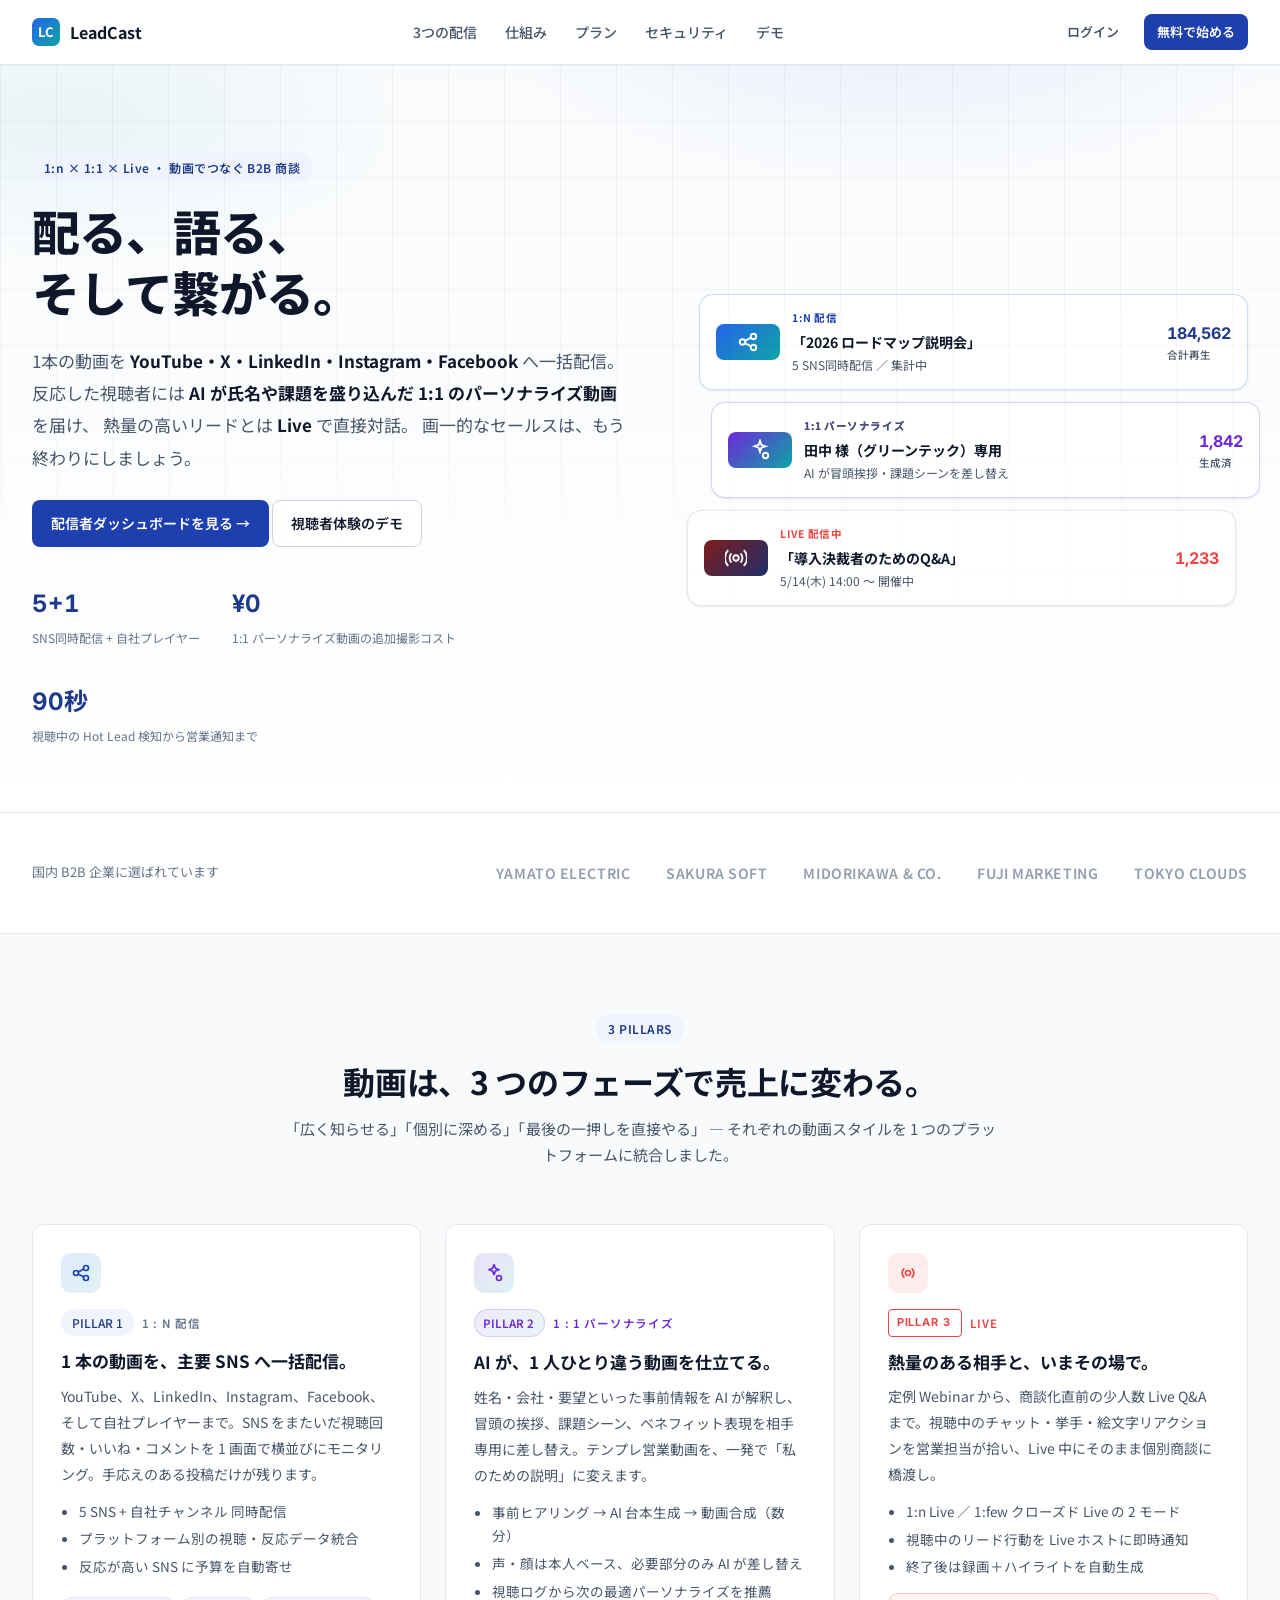
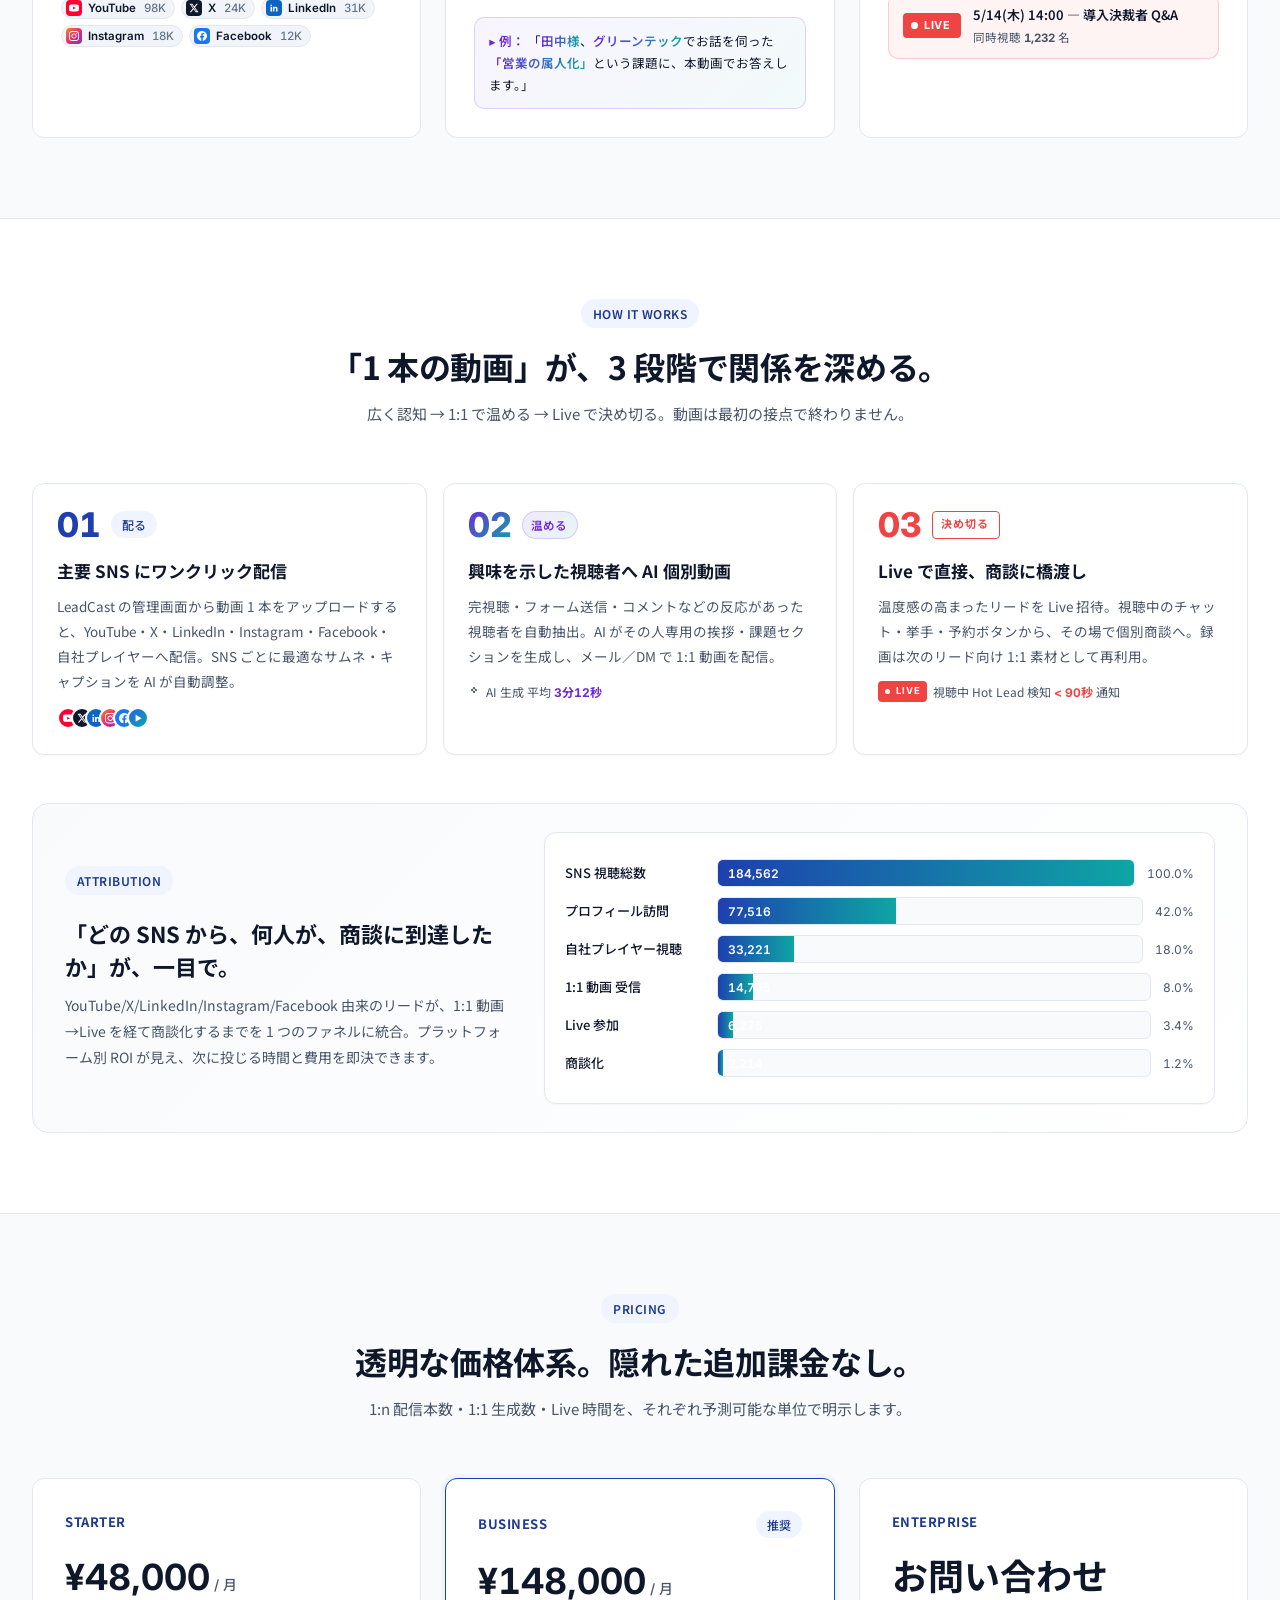
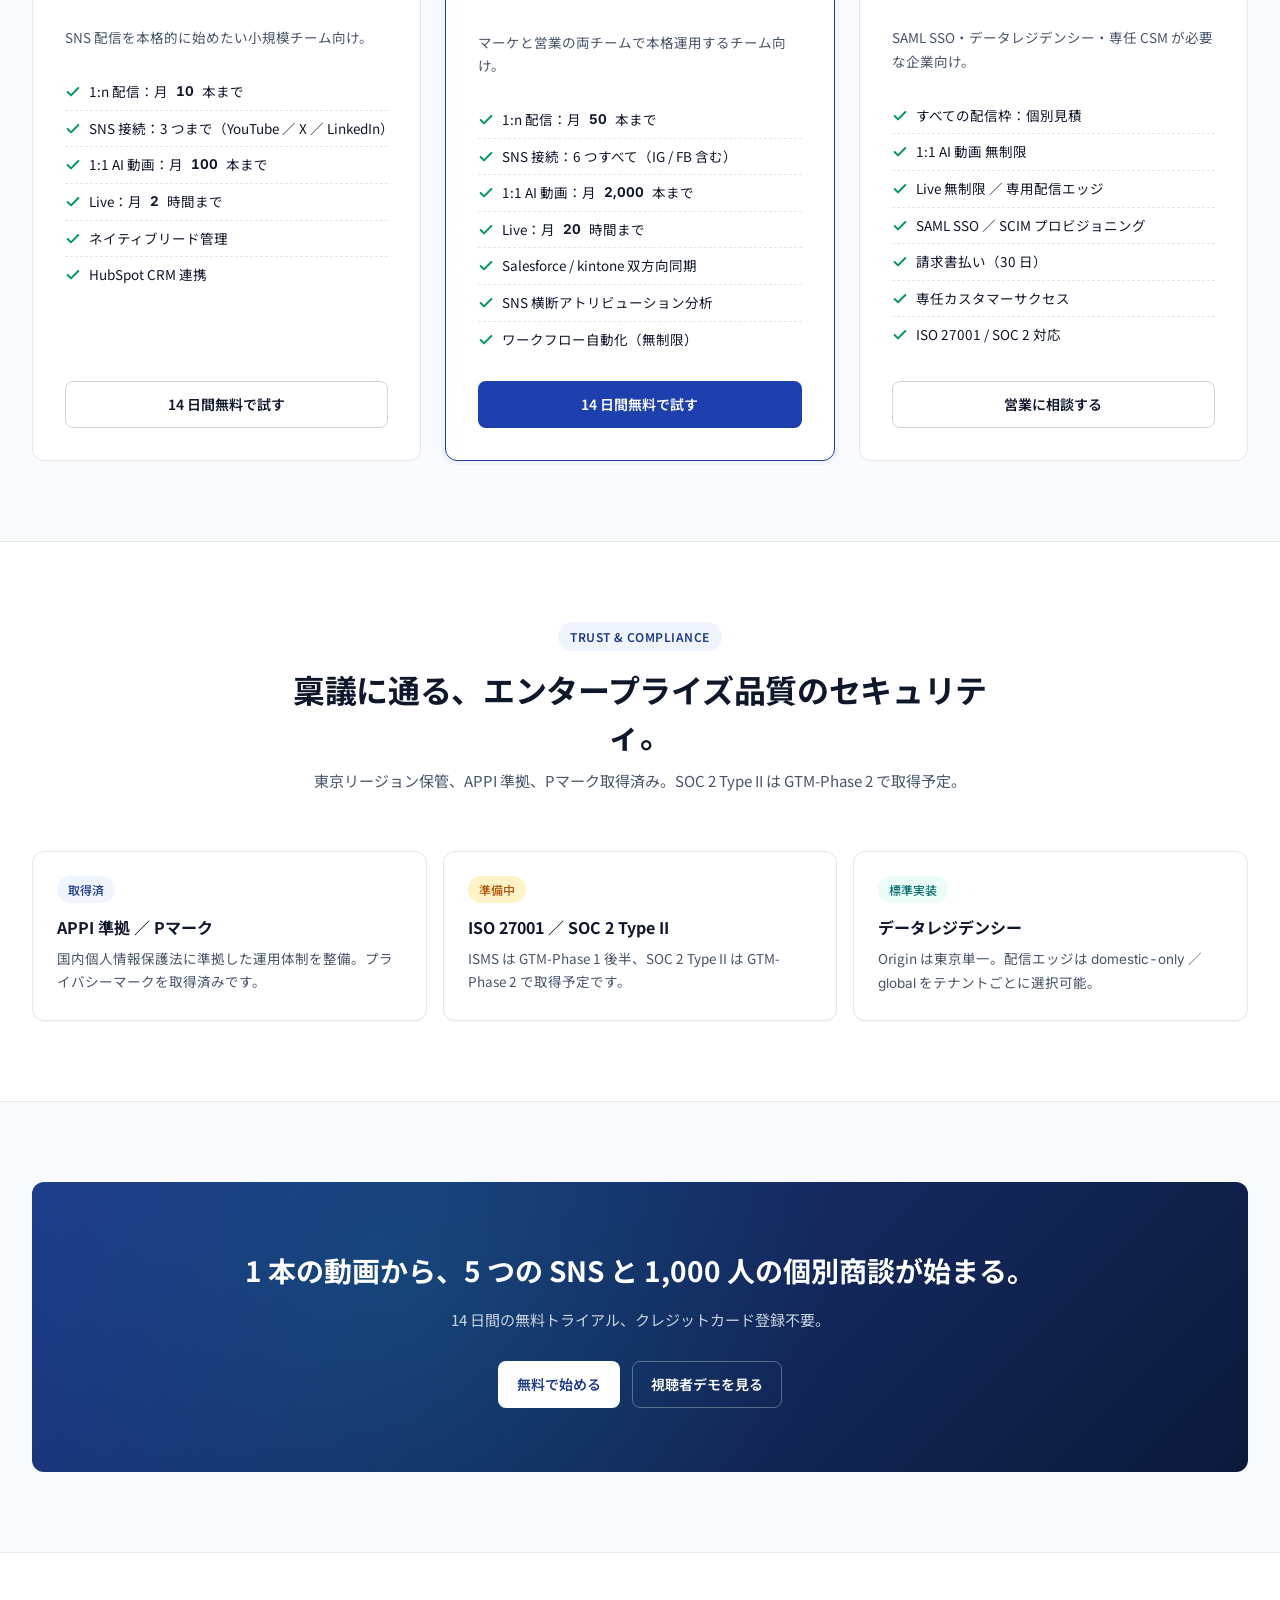
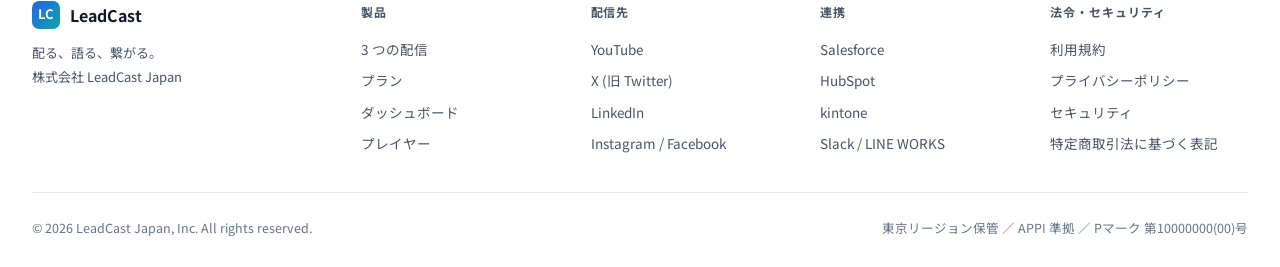
==== commit fa270cda: "レイヤーを修正(1:1,1:n,Live)" ====
--- a/site/index.html
+++ b/site/index.html
@@ -3,11 +3,11 @@
 <head>
   <meta charset="utf-8" />
   <meta name="viewport" content="width=device-width, initial-scale=1" />
-  <title>LeadCast — 動画を、リードを生むエンジンに</title>
-  <meta name="description" content="LeadCast は企業向け動画配信＋インタラクティブリード管理 SaaS。動画内のフォームやクイズで捕捉したリードを、CRM とシームレスに連携します。日本市場 First。" />
+  <title>LeadCast — 配る、語る、繋がる。動画でリードと商談を生むプラットフォーム</title>
+  <meta name="description" content="LeadCast は、1動画を主要SNS（YouTube/X/LinkedIn/Instagram/Facebook）へ一括配信し、興味を持った視聴者へAIが個別最適化した1:1動画を届け、Liveで直接商談に繋がる動画配信プラットフォーム。日本市場 First。" />
   <link rel="preconnect" href="https://fonts.googleapis.com">
   <link rel="preconnect" href="https://fonts.gstatic.com" crossorigin>
-  <link href="https://fonts.googleapis.com/css2?family=Inter:wght@400;500;600;700;800&family=Noto+Sans+JP:wght@400;500;600;700;800&display=swap" rel="stylesheet">
+  <link href="https://fonts.googleapis.com/css2?family=Inter:wght@400;500;600;700;800&family=Noto+Sans+JP:wght@400;500;600;700;800&family=DM+Serif+Display&display=swap" rel="stylesheet">
   <link rel="stylesheet" href="assets/tokens.css">
 </head>
 <body>
@@ -19,8 +19,8 @@
       <span>LeadCast</span>
     </a>
     <nav class="mkt-nav" aria-label="メイン">
-      <a href="#features">機能</a>
-      <a href="#product">製品</a>
+      <a href="#pillars">3つの配信</a>
+      <a href="#flow">仕組み</a>
       <a href="#pricing">プラン</a>
       <a href="#security">セキュリティ</a>
       <a href="dashboard.html">デモ</a>
@@ -33,52 +33,74 @@
 </header>
 
 <!-- HERO -->
-<section class="hero">
+<section class="hero-2">
   <div class="container inner">
     <div>
-      <span class="kicker">日本 First・国内データレジデンシー対応</span>
-      <h1>動画を、<br><span class="accent">リードを生むエンジン</span>に。</h1>
-      <p class="lede">
-        LeadCast は、動画再生中に視聴者がフォーム・クイズ・ブッキングを完結できるインタラクティブ動画プラットフォーム。
-        捕捉したリードと視聴行動データは、Salesforce・HubSpot・kintone へ双方向にシームレス連携。
-        マーケティングと営業を、ひとつのタイムラインに繋ぎます。
+      <span class="kicker">1:n × 1:1 × Live ・ 動画でつなぐ B2B 商談</span>
+      <h1 style="font-size:48px; line-height:1.28; margin:18px 0 22px; letter-spacing:-.02em; font-weight:800;">
+        配る、語る、<br><span class="accent">そして繋がる。</span>
+      </h1>
+      <p class="lede" style="font-size:17px; color:var(--color-text-muted); margin:0 0 26px; line-height:1.9;">
+        1本の動画を <b style="color:var(--color-text);">YouTube・X・LinkedIn・Instagram・Facebook</b> へ一括配信。
+        反応した視聴者には <b style="color:var(--color-text);">AI が氏名や課題を盛り込んだ 1:1 のパーソナライズ動画</b> を届け、
+        熱量の高いリードとは <b style="color:var(--color-text);">Live</b> で直接対話。
+        画一的なセールスは、もう終わりにしましょう。
       </p>
       <div class="actions">
-        <a class="btn btn-primary" href="dashboard.html">ダッシュボードを見る →</a>
+        <a class="btn btn-primary" href="dashboard.html">配信者ダッシュボードを見る →</a>
         <a class="btn btn-outline" href="player.html">視聴者体験のデモ</a>
       </div>
-      <div class="stat" style="display:flex; gap:32px; margin-top:32px;">
-        <div>
-          <b class="tabular" style="font-size:22px; color:var(--color-primary-800); display:block; font-weight:700;">3.4×</b>
-          <span class="soft" style="font-size:12px;">動画起点のリード捕捉率向上</span>
-        </div>
-        <div>
-          <b class="tabular" style="font-size:22px; color:var(--color-primary-800); display:block; font-weight:700;">68%</b>
-          <span class="soft" style="font-size:12px;">CRM 入力工数の削減</span>
-        </div>
-        <div>
-          <b class="tabular" style="font-size:22px; color:var(--color-primary-800); display:block; font-weight:700;">99.95%</b>
-          <span class="soft" style="font-size:12px;">配信稼働率（東京リージョン）</span>
-        </div>
-      </div>
-    </div>
-
-    <div class="hero-mock" aria-hidden="true">
-      <div class="hero-mock-bar"><span></span><span></span><span></span></div>
-      <div class="hero-mock-body">
-        <div class="hero-mock-side">
-          <div></div><div></div><div></div><div></div><div></div><div></div>
-        </div>
-        <div class="hero-mock-main">
-          <div class="hero-mock-kpis">
-            <div>視聴回数<b>184,562</b></div>
-            <div>捕捉リード<b>2,431</b></div>
-            <div>VQL<b>418</b></div>
-            <div>商談<b>¥38.4M</b></div>
-          </div>
-          <div class="hero-mock-chart"></div>
-          <div class="hero-mock-rows"><div></div><div></div><div></div><div></div></div>
-        </div>
+      <div style="display:flex; gap:32px; margin-top:36px; flex-wrap:wrap;">
+        <div>
+          <b class="tabular" style="font-size:24px; color:var(--color-primary-800); display:block; font-weight:700;">5+1</b>
+          <span class="soft" style="font-size:12px;">SNS同時配信 + 自社プレイヤー</span>
+        </div>
+        <div>
+          <b class="tabular" style="font-size:24px; color:var(--color-primary-800); display:block; font-weight:700;">¥0</b>
+          <span class="soft" style="font-size:12px;">1:1 パーソナライズ動画の追加撮影コスト</span>
+        </div>
+        <div>
+          <b class="tabular" style="font-size:24px; color:var(--color-primary-800); display:block; font-weight:700;">90秒</b>
+          <span class="soft" style="font-size:12px;">視聴中の Hot Lead 検知から営業通知まで</span>
+        </div>
+      </div>
+    </div>
+
+    <div class="pillars-mock" aria-hidden="true">
+      <div class="pmock many">
+        <div class="ic">
+          <svg viewBox="0 0 24 24" fill="none" stroke="currentColor" stroke-width="2"><circle cx="6" cy="12" r="3"/><circle cx="18" cy="6" r="3"/><circle cx="18" cy="18" r="3"/><line x1="8.6" y1="10.7" x2="15.4" y2="7.3"/><line x1="8.6" y1="13.3" x2="15.4" y2="16.7"/></svg>
+        </div>
+        <div>
+          <div class="tag" style="color:var(--color-primary-700);">1:n 配信</div>
+          <div class="ttl">「2026 ロードマップ説明会」</div>
+          <div class="sub">5 SNS同時配信 ／ 集計中</div>
+        </div>
+        <div class="right-num">184,562<small>合計再生</small></div>
+      </div>
+
+      <div class="pmock one">
+        <div class="ic">
+          <svg viewBox="0 0 24 24" fill="none" stroke="currentColor" stroke-width="2"><path d="M12 2l1.5 4.5L18 8l-4.5 1.5L12 14l-1.5-4.5L6 8l4.5-1.5z"/><circle cx="18" cy="18" r="3"/></svg>
+        </div>
+        <div>
+          <div class="tag ai-text-grad">1:1 パーソナライズ</div>
+          <div class="ttl">田中 様（グリーンテック）専用</div>
+          <div class="sub">AI が冒頭挨拶・課題シーンを差し替え</div>
+        </div>
+        <div class="right-num" style="color:var(--ai-from);">1,842<small>生成済</small></div>
+      </div>
+
+      <div class="pmock live">
+        <div class="ic">
+          <svg viewBox="0 0 24 24" fill="none" stroke="currentColor" stroke-width="2"><circle cx="12" cy="12" r="3"/><path d="M16.95 7.05a7 7 0 010 9.9M7.05 7.05a7 7 0 000 9.9M20.49 3.51a12 12 0 010 16.98M3.51 3.51a12 12 0 000 16.98"/></svg>
+        </div>
+        <div>
+          <div class="tag" style="color:var(--live-red);">LIVE 配信中</div>
+          <div class="ttl">「導入決裁者のためのQ&A」</div>
+          <div class="sub">5/14(木) 14:00 〜 開催中</div>
+        </div>
+        <div class="right-num" style="color:var(--live-red);" data-live-count="1284">1,284<small>視聴中</small></div>
       </div>
     </div>
   </div>
@@ -98,96 +120,156 @@
   </div>
 </section>
 
-<!-- FEATURES -->
-<section class="section" id="features">
+<!-- 3 PILLARS -->
+<section class="section" id="pillars">
   <div class="container">
     <div class="section-head">
-      <span class="kicker">CORE CAPABILITIES</span>
-      <h2>動画配信から商談化まで、ひと続きで。</h2>
-      <p>Vidyard と Wistia の「いいとこ取り」を、日本市場のワークフローに最適化しました。</p>
+      <span class="kicker">3 PILLARS</span>
+      <h2>動画は、3 つのフェーズで売上に変わる。</h2>
+      <p>「広く知らせる」「個別に深める」「最後の一押しを直接やる」 — それぞれの動画スタイルを 1 つのプラットフォームに統合しました。</p>
     </div>
 
     <div class="feature-grid">
       <article class="feature">
-        <div class="icon" aria-hidden="true">
-          <svg width="20" height="20" viewBox="0 0 24 24" fill="none" stroke="currentColor" stroke-width="2" stroke-linecap="round" stroke-linejoin="round"><polygon points="23 7 16 12 23 17 23 7"></polygon><rect x="1" y="5" width="15" height="14" rx="2" ry="2"></rect></svg>
-        </div>
-        <h3>インタラクティブ動画プレイヤー</h3>
-        <p>動画タイムライン上にフォーム、CTA、ポーリング、クイズ、分岐ナビゲーションを正確に配置。視聴者は動画から離れずに次のアクションへ進めます。</p>
-        <ul>
-          <li>Turnstile 型メールゲート（必須／任意）</li>
-          <li>姓名分離・郵便番号自動補完を標準実装</li>
-          <li>AI 自動チャプター・多言語字幕</li>
-        </ul>
+        <div class="icon" aria-hidden="true" style="background:linear-gradient(135deg,#2563EB22,#0EA5A422); color:var(--color-primary-700);">
+          <svg width="20" height="20" viewBox="0 0 24 24" fill="none" stroke="currentColor" stroke-width="2" stroke-linecap="round" stroke-linejoin="round"><circle cx="6" cy="12" r="3"/><circle cx="18" cy="6" r="3"/><circle cx="18" cy="18" r="3"/><line x1="8.6" y1="10.7" x2="15.4" y2="7.3"/><line x1="8.6" y1="13.3" x2="15.4" y2="16.7"/></svg>
+        </div>
+        <div style="display:flex; align-items:center; gap:8px; margin-bottom:10px;">
+          <span class="badge badge-primary">PILLAR 1</span>
+          <span style="font-size:11.5px; color:var(--color-text-soft); font-weight:600; letter-spacing:.06em; text-transform:uppercase;">1 : n 配信</span>
+        </div>
+        <h3>1 本の動画を、主要 SNS へ一括配信。</h3>
+        <p>YouTube、X、LinkedIn、Instagram、Facebook、そして自社プレイヤーまで。SNS をまたいだ視聴回数・いいね・コメントを 1 画面で横並びにモニタリング。手応えのある投稿だけが残ります。</p>
+        <ul>
+          <li>5 SNS + 自社チャンネル 同時配信</li>
+          <li>プラットフォーム別の視聴・反応データ統合</li>
+          <li>反応が高い SNS に予算を自動寄せ</li>
+        </ul>
+        <div class="dist-row" style="margin-top:14px;">
+          <span class="ch-chip ch-youtube" data-channel="youtube"><span class="ch-ico"></span>YouTube <span class="ch-num">98K</span></span>
+          <span class="ch-chip ch-x" data-channel="x"><span class="ch-ico"></span>X <span class="ch-num">24K</span></span>
+          <span class="ch-chip ch-linkedin" data-channel="linkedin"><span class="ch-ico"></span>LinkedIn <span class="ch-num">31K</span></span>
+          <span class="ch-chip ch-instagram" data-channel="instagram"><span class="ch-ico"></span>Instagram <span class="ch-num">18K</span></span>
+          <span class="ch-chip ch-facebook" data-channel="facebook"><span class="ch-ico"></span>Facebook <span class="ch-num">12K</span></span>
+        </div>
       </article>
 
       <article class="feature">
-        <div class="icon" aria-hidden="true">
-          <svg width="20" height="20" viewBox="0 0 24 24" fill="none" stroke="currentColor" stroke-width="2" stroke-linecap="round" stroke-linejoin="round"><path d="M17 21v-2a4 4 0 0 0-4-4H5a4 4 0 0 0-4 4v2"></path><circle cx="9" cy="7" r="4"></circle><path d="M23 21v-2a4 4 0 0 0-3-3.87"></path><path d="M16 3.13a4 4 0 0 1 0 7.75"></path></svg>
-        </div>
-        <h3>ネイティブ・リード管理</h3>
-        <p>サービス内でリード DB・スコアリング・セグメントが完結。外部 CRM がない組織でも今すぐ運用できます。視聴行動からの自動 VQL 判定にも対応。</p>
-        <ul>
-          <li>視聴率 × インタラクション × 回答内容で採点</li>
-          <li>Hot Lead をリアルタイムで Slack 通知</li>
-          <li>姓名・ふりがな・法人格表記揺れの正規化</li>
-        </ul>
+        <div class="icon" aria-hidden="true" style="background:linear-gradient(135deg,rgba(109,40,217,.14),rgba(14,165,164,.14)); color:var(--ai-from);">
+          <svg width="20" height="20" viewBox="0 0 24 24" fill="none" stroke="currentColor" stroke-width="2" stroke-linecap="round" stroke-linejoin="round"><path d="M12 2l1.7 4.3L18 8l-4.3 1.7L12 14l-1.7-4.3L6 8l4.3-1.7z"/><circle cx="18" cy="18" r="3"/></svg>
+        </div>
+        <div style="display:flex; align-items:center; gap:8px; margin-bottom:10px;">
+          <span class="ai-badge">PILLAR 2</span>
+          <span style="font-size:11.5px; color:var(--ai-from); font-weight:600; letter-spacing:.06em; text-transform:uppercase;">1 : 1 パーソナライズ</span>
+        </div>
+        <h3>AI が、1 人ひとり違う動画を仕立てる。</h3>
+        <p>姓名・会社・要望といった事前情報を AI が解釈し、冒頭の挨拶、課題シーン、ベネフィット表現を相手専用に差し替え。テンプレ営業動画を、一発で「私のための説明」に変えます。</p>
+        <ul>
+          <li>事前ヒアリング → AI 台本生成 → 動画合成（数分）</li>
+          <li>声・顔は本人ベース、必要部分のみ AI が差し替え</li>
+          <li>視聴ログから次の最適パーソナライズを推薦</li>
+        </ul>
+        <div style="margin-top:14px; padding:12px 14px; background:linear-gradient(135deg,rgba(109,40,217,.05),rgba(14,165,164,.05)); border-radius:10px; font-size:12.5px; line-height:1.75; border:1px solid rgba(109,40,217,.18);">
+          <span style="color:var(--ai-from); font-weight:600;">▸ 例：</span> 「<em class="ai-text-grad" style="font-style:normal; font-weight:600;">田中様</em>、<em class="ai-text-grad" style="font-style:normal; font-weight:600;">グリーンテック</em>でお話を伺った<em class="ai-text-grad" style="font-style:normal; font-weight:600;">「営業の属人化」</em>という課題に、本動画でお答えします。」
+        </div>
       </article>
 
       <article class="feature">
-        <div class="icon" aria-hidden="true">
-          <svg width="20" height="20" viewBox="0 0 24 24" fill="none" stroke="currentColor" stroke-width="2" stroke-linecap="round" stroke-linejoin="round"><polyline points="23 4 23 10 17 10"></polyline><polyline points="1 20 1 14 7 14"></polyline><path d="M3.51 9a9 9 0 0 1 14.85-3.36L23 10M1 14l4.64 4.36A9 9 0 0 0 20.49 15"></path></svg>
-        </div>
-        <h3>CRM 双方向同期</h3>
-        <p>Salesforce・HubSpot・kintone と双方向にデータ連携。動画視聴・クイズ回答・フォーム送信が連絡先タイムラインへリアルタイムで流れ込みます。</p>
-        <ul>
-          <li>iPaaS 風イベントバスでアダプタ追加が容易</li>
-          <li>ノーコードのワークフロービルダー</li>
-          <li>Outreach・SalesLoft など SEP 連携（Feature-Phase 2）</li>
-        </ul>
-      </article>
-    </div>
-  </div>
-</section>
-
-<!-- PRODUCT SHOWCASE -->
-<section class="section" id="product" style="background:var(--color-surface); border-top:1px solid var(--color-border); border-bottom:1px solid var(--color-border);">
-  <div class="container">
-    <div class="split">
-      <div>
-        <span class="kicker">FOR MARKETERS</span>
-        <h2>「いつ・誰が・どこで離脱したか」を、秒単位で可視化。</h2>
-        <p>
-          ヒートマップは秒単位の視聴・離脱・巻き戻しを 1 つのグラフに集約。サムネイル・CTA 配置・フォームタイミングは A/B テストで自動勝者判定。
-          エンタープライズ品質の分析を、専任データチームなしで運用できます。
-        </p>
-        <div class="stat">
-          <div><b>+184%</b><span>動画完了率の改善（中央値）</span></div>
-          <div><b>14日</b><span>A/B テスト平均判定期間</span></div>
-        </div>
-        <div style="margin-top:24px;"><a class="btn btn-outline" href="analytics.html">分析ダッシュボードを見る →</a></div>
-      </div>
-      <div class="mock-frame">
-        <img alt="" aria-hidden="true" src="data:image/svg+xml;utf8,<svg xmlns='http://www.w3.org/2000/svg' width='600' height='360' viewBox='0 0 600 360'><rect width='600' height='360' fill='%23F8FAFC'/><rect x='24' y='24' width='160' height='12' rx='2' fill='%23CBD5E1'/><rect x='24' y='44' width='100' height='8' rx='2' fill='%23E2E8F0'/><g transform='translate(24,80)'><rect width='552' height='200' fill='%23FFFFFF' stroke='%23E2E8F0' rx='8'/><g transform='translate(16,16)'><rect width='80' height='10' fill='%2364748B'/></g><g transform='translate(16,40)'><path d='M 0 140 Q 60 30 120 80 T 240 60 T 360 90 T 520 50' stroke='%232563EB' stroke-width='2' fill='none'/><path d='M 0 140 Q 60 30 120 80 T 240 60 T 360 90 T 520 50 L 520 160 L 0 160 Z' fill='%232563EB' opacity='0.08'/></g></g></svg>" style="display:block; width:100%;">
-      </div>
-    </div>
-
-    <div class="split reversed" style="margin-top:96px;">
-      <div class="mock-frame">
-        <img alt="" aria-hidden="true" src="data:image/svg+xml;utf8,<svg xmlns='http://www.w3.org/2000/svg' width='600' height='360' viewBox='0 0 600 360'><rect width='600' height='360' fill='%23F8FAFC'/><g transform='translate(24,24)'><rect width='552' height='40' rx='6' fill='%23FFFFFF' stroke='%23E2E8F0'/><circle cx='24' cy='20' r='10' fill='%231E3A8A'/><rect x='44' y='14' width='120' height='6' rx='2' fill='%230F172A'/><rect x='44' y='26' width='80' height='4' rx='2' fill='%2364748B'/><rect x='420' y='14' width='110' height='14' rx='6' fill='%23ECFDF7'/><rect x='430' y='18' width='90' height='6' rx='2' fill='%230D8F8E'/></g><g transform='translate(24,76)'><rect width='552' height='40' rx='6' fill='%23FFFFFF' stroke='%23E2E8F0'/><circle cx='24' cy='20' r='10' fill='%23B91C1C'/><rect x='44' y='14' width='150' height='6' rx='2' fill='%230F172A'/><rect x='44' y='26' width='100' height='4' rx='2' fill='%2364748B'/><rect x='420' y='14' width='110' height='14' rx='6' fill='%23FEE2E2'/><rect x='430' y='18' width='90' height='6' rx='2' fill='%23B91C1C'/></g><g transform='translate(24,128)'><rect width='552' height='40' rx='6' fill='%23FFFFFF' stroke='%23E2E8F0'/><circle cx='24' cy='20' r='10' fill='%230EA5A4'/><rect x='44' y='14' width='130' height='6' rx='2' fill='%230F172A'/><rect x='44' y='26' width='90' height='4' rx='2' fill='%2364748B'/></g><g transform='translate(24,180)'><rect width='552' height='40' rx='6' fill='%23FFFFFF' stroke='%23E2E8F0'/><circle cx='24' cy='20' r='10' fill='%231E3A8A'/><rect x='44' y='14' width='140' height='6' rx='2' fill='%230F172A'/><rect x='44' y='26' width='110' height='4' rx='2' fill='%2364748B'/></g><g transform='translate(24,232)'><rect width='552' height='40' rx='6' fill='%23FFFFFF' stroke='%23E2E8F0'/><circle cx='24' cy='20' r='10' fill='%23F59E0B'/><rect x='44' y='14' width='150' height='6' rx='2' fill='%230F172A'/><rect x='44' y='26' width='80' height='4' rx='2' fill='%2364748B'/></g></svg>" style="display:block; width:100%;">
-      </div>
-      <div>
-        <span class="kicker">FOR SALES</span>
-        <h2>Hot Lead を見逃さない、ネイティブ・リード DB。</h2>
-        <p>
-          視聴・クイズ回答・フォーム送信を時系列でひと画面に。担当営業へリアルタイム通知し、CRM 上で次アクションへ即移行。
-          名刺取り込み（Sansan 連携）や日本特有の組織階層（部・課・係）にも対応します。
-        </p>
-        <div class="stat">
-          <div><b>&lt; 90秒</b><span>Hot Lead 検知から通知到達まで</span></div>
-          <div><b>100+</b><span>標準スコアリング条件</span></div>
-        </div>
-        <div style="margin-top:24px;"><a class="btn btn-outline" href="leads.html">リード管理画面を見る →</a></div>
+        <div class="icon" aria-hidden="true" style="background:rgba(239,68,68,.10); color:var(--live-red);">
+          <svg width="20" height="20" viewBox="0 0 24 24" fill="none" stroke="currentColor" stroke-width="2" stroke-linecap="round" stroke-linejoin="round"><circle cx="12" cy="12" r="3"/><path d="M16.95 7.05a7 7 0 010 9.9M7.05 7.05a7 7 0 000 9.9"/></svg>
+        </div>
+        <div style="display:flex; align-items:center; gap:8px; margin-bottom:10px;">
+          <span class="live-pill outline">PILLAR 3</span>
+          <span style="font-size:11.5px; color:var(--live-red); font-weight:600; letter-spacing:.06em; text-transform:uppercase;">Live</span>
+        </div>
+        <h3>熱量のある相手と、いまその場で。</h3>
+        <p>定例 Webinar から、商談化直前の少人数 Live Q&A まで。視聴中のチャット・挙手・絵文字リアクションを営業担当が拾い、Live 中にそのまま個別商談に橋渡し。</p>
+        <ul>
+          <li>1:n Live ／ 1:few クローズド Live の 2 モード</li>
+          <li>視聴中のリード行動を Live ホストに即時通知</li>
+          <li>終了後は録画＋ハイライトを自動生成</li>
+        </ul>
+        <div style="margin-top:14px; padding:10px 14px; background:rgba(239,68,68,.06); border-radius:10px; display:flex; align-items:center; gap:12px; border:1px solid rgba(239,68,68,.24);">
+          <span class="live-pill"><span class="live-dot"></span>LIVE</span>
+          <div style="flex:1;">
+            <div style="font-weight:600; font-size:13px;">5/14(木) 14:00 — 導入決裁者 Q&A</div>
+            <div style="font-size:11.5px; color:var(--color-text-muted);">同時視聴 <b class="tabular" data-live-count="1284">1,284</b> 名</div>
+          </div>
+        </div>
+      </article>
+    </div>
+  </div>
+</section>
+
+<!-- FLOW -->
+<section class="section" id="flow" style="background:var(--color-surface); border-top:1px solid var(--color-border); border-bottom:1px solid var(--color-border);">
+  <div class="container">
+    <div class="section-head">
+      <span class="kicker">HOW IT WORKS</span>
+      <h2>「1 本の動画」が、3 段階で関係を深める。</h2>
+      <p>広く認知 → 1:1 で温める → Live で決め切る。動画は最初の接点で終わりません。</p>
+    </div>
+
+    <div class="grid-3" style="position:relative;">
+      <article class="card card-pad" style="position:relative;">
+        <div style="display:flex; align-items:center; gap:10px; margin-bottom:14px;">
+          <span class="tabular" style="font-size:34px; font-weight:800; color:var(--color-primary-700); line-height:1;">01</span>
+          <span class="badge badge-primary">配る</span>
+        </div>
+        <h3 style="font-size:17px; margin:0 0 8px;">主要 SNS にワンクリック配信</h3>
+        <p class="muted" style="font-size:13.5px; line-height:1.85; margin:0 0 12px;">LeadCast の管理画面から動画 1 本をアップロードすると、YouTube・X・LinkedIn・Instagram・Facebook・自社プレイヤーへ配信。SNS ごとに最適なサムネ・キャプションを AI が自動調整。</p>
+        <div class="ch-stack">
+          <span class="ch-dot youtube" data-channel="youtube"></span>
+          <span class="ch-dot x" data-channel="x"></span>
+          <span class="ch-dot linkedin" data-channel="linkedin"></span>
+          <span class="ch-dot instagram" data-channel="instagram"></span>
+          <span class="ch-dot facebook" data-channel="facebook"></span>
+          <span class="ch-dot leadcast" data-channel="leadcast"></span>
+        </div>
+      </article>
+
+      <article class="card card-pad" style="position:relative;">
+        <div style="display:flex; align-items:center; gap:10px; margin-bottom:14px;">
+          <span class="tabular" style="font-size:34px; font-weight:800; background:linear-gradient(135deg,var(--ai-from),var(--ai-to)); -webkit-background-clip:text; background-clip:text; color:transparent; line-height:1;">02</span>
+          <span class="ai-badge">温める</span>
+        </div>
+        <h3 style="font-size:17px; margin:0 0 8px;">興味を示した視聴者へ AI 個別動画</h3>
+        <p class="muted" style="font-size:13.5px; line-height:1.85; margin:0 0 12px;">完視聴・フォーム送信・コメントなどの反応があった視聴者を自動抽出。AI がその人専用の挨拶・課題セクションを生成し、メール／DM で 1:1 動画を配信。</p>
+        <div style="display:flex; gap:6px; align-items:center; font-size:12px; color:var(--color-text-muted);">
+          <svg width="12" height="12" viewBox="0 0 24 24" fill="none" stroke="currentColor" stroke-width="2"><path d="M12 2l1.7 4.3L18 8l-4.3 1.7L12 14l-1.7-4.3L6 8l4.3-1.7z"/></svg>
+          <span>AI 生成 平均 <b class="tabular" style="color:var(--ai-from);">3分12秒</b></span>
+        </div>
+      </article>
+
+      <article class="card card-pad" style="position:relative;">
+        <div style="display:flex; align-items:center; gap:10px; margin-bottom:14px;">
+          <span class="tabular" style="font-size:34px; font-weight:800; color:var(--live-red); line-height:1;">03</span>
+          <span class="live-pill outline">決め切る</span>
+        </div>
+        <h3 style="font-size:17px; margin:0 0 8px;">Live で直接、商談に橋渡し</h3>
+        <p class="muted" style="font-size:13.5px; line-height:1.85; margin:0 0 12px;">温度感の高まったリードを Live 招待。視聴中のチャット・挙手・予約ボタンから、その場で個別商談へ。録画は次のリード向け 1:1 素材として再利用。</p>
+        <div style="display:flex; gap:6px; align-items:center; font-size:12px; color:var(--color-text-muted);">
+          <span class="live-pill" style="font-size:9.5px; padding:2px 7px;"><span class="live-dot" style="width:5px; height:5px;"></span>LIVE</span>
+          <span>視聴中 Hot Lead 検知 <b class="tabular" style="color:var(--live-red);">&lt; 90秒</b> 通知</span>
+        </div>
+      </article>
+    </div>
+
+    <div style="margin-top:48px; padding:28px 32px; background:linear-gradient(135deg, var(--color-bg) 0%, #fff 100%); border:1px solid var(--color-border); border-radius:16px; display:grid; grid-template-columns:1fr 1.5fr; gap:32px; align-items:center;">
+      <div>
+        <span class="kicker" style="margin-bottom:14px;">ATTRIBUTION</span>
+        <h3 style="font-size:22px; margin:8px 0 10px; font-weight:700; line-height:1.5;">「どの SNS から、何人が、商談に到達したか」が、一目で。</h3>
+        <p class="muted" style="font-size:14px; line-height:1.85; margin:0;">YouTube/X/LinkedIn/Instagram/Facebook 由来のリードが、1:1 動画→Live を経て商談化するまでを 1 つのファネルに統合。プラットフォーム別 ROI が見え、次に投じる時間と費用を即決できます。</p>
+      </div>
+      <div class="card" style="padding:18px 20px;">
+        <div class="funnel">
+          <div class="funnel-row"><span class="lab">SNS 視聴総数</span><div class="bar"><span style="width:100%;"><i>184,562</i></span></div><span class="pct">100.0%</span></div>
+          <div class="funnel-row"><span class="lab">プロフィール訪問</span><div class="bar"><span style="width:42%;"><i>77,516</i></span></div><span class="pct">42.0%</span></div>
+          <div class="funnel-row"><span class="lab">自社プレイヤー視聴</span><div class="bar"><span style="width:18%;"><i>33,221</i></span></div><span class="pct">18.0%</span></div>
+          <div class="funnel-row"><span class="lab">1:1 動画 受信</span><div class="bar"><span style="width:8%;"><i>14,765</i></span></div><span class="pct">8.0%</span></div>
+          <div class="funnel-row"><span class="lab">Live 参加</span><div class="bar"><span style="width:3.4%;"><i>6,275</i></span></div><span class="pct">3.4%</span></div>
+          <div class="funnel-row"><span class="lab">商談化</span><div class="bar"><span style="width:1.2%;"><i>2,214</i></span></div><span class="pct">1.2%</span></div>
+        </div>
       </div>
     </div>
   </div>
@@ -199,21 +281,21 @@
     <div class="section-head">
       <span class="kicker">PRICING</span>
       <h2>透明な価格体系。隠れた追加課金なし。</h2>
-      <p>すべてのプランで動画本数は明示。帯域・ストレージは段階制で予測可能です。</p>
+      <p>1:n 配信本数・1:1 生成数・Live 時間を、それぞれ予測可能な単位で明示します。</p>
     </div>
 
     <div class="pricing">
       <article class="plan">
         <span class="plan-name">Starter</span>
         <div class="plan-price">¥48,000<small> / 月</small></div>
-        <p class="plan-desc">小規模チームで動画リード捕捉を始めたい方へ。</p>
-        <ul>
-          <li>動画 100 本まで</li>
-          <li>月間視聴 50,000 回まで</li>
-          <li>メールゲート・CTA・ブッキング</li>
+        <p class="plan-desc">SNS 配信を本格的に始めたい小規模チーム向け。</p>
+        <ul>
+          <li>1:n 配信：月 <b class="tabular">10</b> 本まで</li>
+          <li>SNS 接続：3 つまで（YouTube ／ X ／ LinkedIn）</li>
+          <li>1:1 AI 動画：月 <b class="tabular">100</b> 本まで</li>
+          <li>Live：月 <b class="tabular">2</b> 時間まで</li>
           <li>ネイティブリード管理</li>
           <li>HubSpot CRM 連携</li>
-          <li>標準サポート（メール）</li>
         </ul>
         <a class="btn btn-outline" href="dashboard.html">14 日間無料で試す</a>
       </article>
@@ -226,13 +308,13 @@
         <div class="plan-price">¥148,000<small> / 月</small></div>
         <p class="plan-desc">マーケと営業の両チームで本格運用するチーム向け。</p>
         <ul>
-          <li>動画 1,000 本まで</li>
-          <li>月間視聴 500,000 回まで</li>
-          <li>クイズ・ポーリング・Q&amp;A</li>
-          <li>ヒートマップ・A/B テスト</li>
+          <li>1:n 配信：月 <b class="tabular">50</b> 本まで</li>
+          <li>SNS 接続：6 つすべて（IG / FB 含む）</li>
+          <li>1:1 AI 動画：月 <b class="tabular">2,000</b> 本まで</li>
+          <li>Live：月 <b class="tabular">20</b> 時間まで</li>
           <li>Salesforce / kintone 双方向同期</li>
+          <li>SNS 横断アトリビューション分析</li>
           <li>ワークフロー自動化（無制限）</li>
-          <li>優先サポート（チャット）</li>
         </ul>
         <a class="btn btn-primary" href="dashboard.html">14 日間無料で試す</a>
       </article>
@@ -242,12 +324,12 @@
         <div class="plan-price">お問い合わせ</div>
         <p class="plan-desc">SAML SSO・データレジデンシー・専任 CSM が必要な企業向け。</p>
         <ul>
-          <li>動画・視聴回数：個別見積</li>
-          <li>SAML SSO / SCIM プロビジョニング</li>
-          <li>カスタムロール・監査ログ</li>
+          <li>すべての配信枠：個別見積</li>
+          <li>1:1 AI 動画 無制限</li>
+          <li>Live 無制限 ／ 専用配信エッジ</li>
+          <li>SAML SSO ／ SCIM プロビジョニング</li>
           <li>請求書払い（30 日）</li>
           <li>専任カスタマーサクセス</li>
-          <li>99.95% SLA 保証</li>
           <li>ISO 27001 / SOC 2 対応</li>
         </ul>
         <a class="btn btn-outline" href="#">営業に相談する</a>
@@ -289,7 +371,7 @@
 <section class="section">
   <div class="container">
     <div class="cta-band">
-      <h2>動画 1 本目から、リードがタイムラインに流れ込む。</h2>
+      <h2>1 本の動画から、5 つの SNS と 1,000 人の個別商談が始まる。</h2>
       <p>14 日間の無料トライアル、クレジットカード登録不要。</p>
       <div class="actions">
         <a class="btn btn-primary" href="dashboard.html">無料で始める</a>
@@ -308,15 +390,24 @@
           <span class="brand-mark">LC</span>
           <span>LeadCast</span>
         </div>
-        <p class="muted" style="font-size:13px; margin:0; line-height:1.85;">動画を、リードを生むエンジンに。<br>株式会社 LeadCast Japan</p>
+        <p class="muted" style="font-size:13px; margin:0; line-height:1.85;">配る、語る、繋がる。<br>株式会社 LeadCast Japan</p>
       </div>
       <div>
         <h4>製品</h4>
         <ul>
-          <li><a href="#features">機能</a></li>
+          <li><a href="#pillars">3 つの配信</a></li>
           <li><a href="#pricing">プラン</a></li>
           <li><a href="dashboard.html">ダッシュボード</a></li>
           <li><a href="player.html">プレイヤー</a></li>
+        </ul>
+      </div>
+      <div>
+        <h4>配信先</h4>
+        <ul>
+          <li><a href="#">YouTube</a></li>
+          <li><a href="#">X (旧 Twitter)</a></li>
+          <li><a href="#">LinkedIn</a></li>
+          <li><a href="#">Instagram / Facebook</a></li>
         </ul>
       </div>
       <div>
@@ -329,14 +420,6 @@
         </ul>
       </div>
       <div>
-        <h4>会社</h4>
-        <ul>
-          <li><a href="#">会社概要</a></li>
-          <li><a href="#">お問い合わせ</a></li>
-          <li><a href="#">採用情報</a></li>
-        </ul>
-      </div>
-      <div>
         <h4>法令・セキュリティ</h4>
         <ul>
           <li><a href="#">利用規約</a></li>
--- a/site/assets/tokens.css
+++ b/site/assets/tokens.css
@@ -626,13 +626,498 @@
 /* Print/screenshot helper visibility — keep header focus rings accessible */
 :focus-visible { outline: 2px solid var(--color-primary-600); outline-offset: 2px; border-radius: 4px; }
 
+/* ==========================================================
+   v2 additions — マルチチャンネル配信 / 1:1 AIパーソナライズ / Live
+   ========================================================== */
+
+/* --- Channel brand colors (社外プラットフォーム) -------- */
+:root {
+  --ch-youtube:  #FF0033;
+  --ch-x:        #0F172A;
+  --ch-linkedin: #0A66C2;
+  --ch-instagram-1: #F58529;
+  --ch-instagram-2: #DD2A7B;
+  --ch-instagram-3: #8134AF;
+  --ch-facebook: #1877F2;
+  --ch-tiktok:   #000000;
+
+  /* AI accent (1:1パーソナライズ) — navyに馴染ませる紫〜青緑 */
+  --ai-from: #6D28D9;
+  --ai-mid:  #3B66F1;
+  --ai-to:   #0EA5A4;
+
+  /* Live red — 既存danger より鮮やか */
+  --live-red:    #EF4444;
+  --live-red-bg: #FEE2E2;
+}
+
+/* --- Channel chip ------------------------------------- */
+.ch-chip {
+  display: inline-flex; align-items: center; gap: 6px;
+  padding: 2px 8px 2px 4px;
+  border-radius: 999px;
+  font-size: 11.5px;
+  font-weight: 600;
+  background: #F1F5F9;
+  color: var(--color-text);
+  border: 1px solid var(--color-border);
+  font-family: var(--font-en);
+  font-variant-numeric: tabular-nums;
+  line-height: 1.4;
+}
+.ch-chip .ch-ico {
+  width: 16px; height: 16px;
+  border-radius: 4px;
+  display: inline-grid; place-items: center;
+  color: #fff;
+  flex: 0 0 16px;
+}
+.ch-chip .ch-ico svg { width: 10px; height: 10px; }
+.ch-chip .ch-num { color: var(--color-text-soft); font-weight: 500; margin-left: 2px; }
+
+.ch-chip.ch-youtube  .ch-ico { background: var(--ch-youtube); }
+.ch-chip.ch-x        .ch-ico { background: var(--ch-x); }
+.ch-chip.ch-linkedin .ch-ico { background: var(--ch-linkedin); }
+.ch-chip.ch-instagram .ch-ico { background: linear-gradient(135deg, var(--ch-instagram-1), var(--ch-instagram-2) 55%, var(--ch-instagram-3)); }
+.ch-chip.ch-facebook .ch-ico { background: var(--ch-facebook); }
+.ch-chip.ch-leadcast .ch-ico { background: linear-gradient(135deg, #2563EB, #0EA5A4); }
+
+/* compact icon-only version (薄く重ねる用) */
+.ch-dot {
+  width: 22px; height: 22px;
+  border-radius: 50%;
+  display: inline-grid; place-items: center;
+  color: #fff;
+  border: 2px solid #fff;
+}
+.ch-dot svg { width: 58%; height: 58%; display: block; }
+/* Overlap only inside .ch-stack (avatar-style stack). In other contexts (.corner, table cells),
+   sequential .ch-dot elements should be spaced normally. */
+.ch-stack .ch-dot + .ch-dot { margin-left: -8px; }
+.ch-dot.youtube  { background: var(--ch-youtube); }
+.ch-dot.x        { background: var(--ch-x); }
+.ch-dot.linkedin { background: var(--ch-linkedin); }
+.ch-dot.instagram { background: linear-gradient(135deg, var(--ch-instagram-1), var(--ch-instagram-2) 55%, var(--ch-instagram-3)); }
+.ch-dot.facebook { background: var(--ch-facebook); }
+.ch-dot.leadcast { background: linear-gradient(135deg, #2563EB, #0EA5A4); }
+
+.ch-stack { display: inline-flex; align-items: center; }
+
+/* --- Live pulse --------------------------------------- */
+.live-pill {
+  display: inline-flex; align-items: center; gap: 6px;
+  padding: 3px 10px 3px 8px;
+  border-radius: 4px;
+  background: var(--live-red);
+  color: #fff;
+  font-size: 11px;
+  font-weight: 700;
+  letter-spacing: .08em;
+  font-family: var(--font-en);
+  text-transform: uppercase;
+}
+.live-pill .live-dot { width: 7px; height: 7px; border-radius: 50%; background: #fff; box-shadow: 0 0 0 0 rgba(255,255,255,.7); animation: livePulse 1.4s ease-in-out infinite; }
+@keyframes livePulse {
+  0%   { box-shadow: 0 0 0 0 rgba(255,255,255,.85); }
+  70%  { box-shadow: 0 0 0 6px rgba(255,255,255,0); }
+  100% { box-shadow: 0 0 0 0 rgba(255,255,255,0); }
+}
+.live-pill.outline {
+  background: transparent;
+  color: var(--live-red);
+  border: 1px solid var(--live-red);
+}
+.live-pill.outline .live-dot { background: var(--live-red); animation-name: livePulseRed; }
+@keyframes livePulseRed {
+  0%   { box-shadow: 0 0 0 0 rgba(239,68,68,.6); }
+  70%  { box-shadow: 0 0 0 6px rgba(239,68,68,0); }
+  100% { box-shadow: 0 0 0 0 rgba(239,68,68,0); }
+}
+
+/* --- AI / 1:1 personalize badge ---------------------- */
+.ai-badge {
+  display: inline-flex; align-items: center; gap: 6px;
+  padding: 3px 10px 3px 8px;
+  border-radius: 999px;
+  background: linear-gradient(135deg, rgba(109,40,217,.10), rgba(14,165,164,.10));
+  border: 1px solid rgba(109,40,217,.18);
+  color: var(--ai-from);
+  font-size: 11.5px;
+  font-weight: 600;
+}
+.ai-badge svg { width: 12px; height: 12px; color: var(--ai-from); }
+.ai-badge.solid {
+  background: linear-gradient(135deg, var(--ai-from) 0%, var(--ai-mid) 55%, var(--ai-to) 100%);
+  color: #fff;
+  border-color: transparent;
+}
+.ai-badge.solid svg { color: #fff; }
+
+/* AI gradient text helper */
+.ai-text-grad {
+  background: linear-gradient(90deg, var(--ai-from), var(--ai-to));
+  -webkit-background-clip: text; background-clip: text;
+  color: transparent;
+}
+
+/* Distribution chip row */
+.dist-row {
+  display: inline-flex; gap: 6px; flex-wrap: wrap;
+}
+
+/* --- Multi-channel mini bar (for video card / table) - */
+.platform-bars { display: flex; gap: 2px; height: 4px; border-radius: 2px; overflow: hidden; background: var(--color-border); }
+.platform-bars > span { display: block; }
+.platform-bars .pb-yt { background: var(--ch-youtube); }
+.platform-bars .pb-x  { background: var(--ch-x); }
+.platform-bars .pb-li { background: var(--ch-linkedin); }
+.platform-bars .pb-ig { background: linear-gradient(90deg, var(--ch-instagram-1), var(--ch-instagram-3)); }
+.platform-bars .pb-fb { background: var(--ch-facebook); }
+.platform-bars .pb-lc { background: var(--color-primary-700); }
+
+/* --- Browse / YouTube-style ---------------------------- */
+.browse-rail {
+  display: grid; grid-auto-flow: column;
+  grid-auto-columns: minmax(280px, 1fr);
+  gap: 16px;
+  overflow-x: auto;
+  scroll-snap-type: x mandatory;
+  padding-bottom: 6px;
+  margin: 0 -32px; padding-left: 32px; padding-right: 32px;
+}
+.browse-rail::-webkit-scrollbar { height: 8px; }
+.browse-rail::-webkit-scrollbar-thumb { background: var(--color-border-strong); border-radius: 4px; }
+.browse-rail > * { scroll-snap-align: start; }
+.rail-head { display: flex; align-items: flex-end; justify-content: space-between; gap: 16px; margin: 28px 0 12px; }
+.rail-head h2 { font-size: 18px; font-weight: 700; margin: 0; letter-spacing: -.005em; display: flex; align-items: center; gap: 10px; }
+.rail-head .desc { font-size: 13px; color: var(--color-text-muted); margin: 2px 0 0; }
+
+/* enhanced video card (with distribution + channel info) */
+.v-card { background: var(--color-surface); border: 1px solid var(--color-border); border-radius: var(--radius-lg); overflow: hidden; transition: transform .15s var(--ease), box-shadow .15s var(--ease), border-color .15s var(--ease); position: relative; }
+.v-card:hover { transform: translateY(-2px); box-shadow: var(--shadow); border-color: var(--color-border-strong); }
+.v-thumb { aspect-ratio: 16 / 9; background: linear-gradient(135deg, #1E3A8A 0%, #0B1A3A 100%); position: relative; overflow: hidden; }
+.v-thumb::after { content: ""; position: absolute; inset: 0; background-image: radial-gradient(circle at 70% 30%, rgba(14,165,164,.22), transparent 55%), radial-gradient(circle at 30% 80%, rgba(37,99,235,.22), transparent 55%); }
+.v-thumb .duration { position: absolute; right: 8px; bottom: 8px; padding: 2px 8px; border-radius: 4px; background: rgba(0,0,0,.78); color: #fff; font-size: 11px; font-family: var(--font-en); font-variant-numeric: tabular-nums; z-index: 1; letter-spacing: .02em; }
+.v-thumb .corner { position: absolute; left: 8px; top: 8px; z-index: 1; display: flex; gap: 6px; flex-wrap: wrap; max-width: calc(100% - 16px); }
+.v-thumb .play-hint { position: absolute; inset: 0; display: grid; place-items: center; opacity: 0; transition: opacity .15s var(--ease); z-index: 1; }
+.v-card:hover .play-hint { opacity: 1; }
+.v-thumb .play-hint span { width: 48px; height: 48px; border-radius: 50%; background: rgba(255,255,255,.95); display: grid; place-items: center; }
+.v-thumb .play-hint svg { width: 18px; height: 18px; color: var(--color-primary-800); margin-left: 2px; }
+.v-info { padding: 14px 16px; display: grid; grid-template-columns: 36px 1fr; gap: 10px; }
+.v-info .ch-avatar { width: 36px; height: 36px; border-radius: 50%; background: var(--color-primary-700); color: #fff; display: grid; place-items: center; font-weight: 700; font-size: 13px; flex-shrink: 0; }
+.v-info .v-title { font-weight: 600; font-size: 14px; line-height: 1.5; margin: 0 0 4px; display: -webkit-box; -webkit-line-clamp: 2; -webkit-box-orient: vertical; overflow: hidden; }
+.v-info .v-meta { font-size: 12px; color: var(--color-text-muted); line-height: 1.5; }
+.v-info .v-meta b { font-weight: 500; color: var(--color-text); }
+.v-info .v-stats { display: flex; gap: 8px; align-items: center; font-size: 11.5px; color: var(--color-text-soft); font-family: var(--font-en); font-variant-numeric: tabular-nums; margin-top: 6px; }
+.v-info .v-stats .sep { width: 2px; height: 2px; border-radius: 50%; background: var(--color-border-strong); }
+
+/* "1:1 personalized" decorated frame */
+.v-card.personalized { border-color: rgba(109,40,217,.32); }
+.v-card.personalized::before { content: ""; position: absolute; inset: 0; pointer-events: none; border-radius: var(--radius-lg); border: 1px solid transparent; background: linear-gradient(135deg, rgba(109,40,217,.22), rgba(14,165,164,.22)) border-box; -webkit-mask: linear-gradient(#000 0 0) padding-box, linear-gradient(#000 0 0); -webkit-mask-composite: xor; mask-composite: exclude; }
+.v-thumb.gradient-ai { background: linear-gradient(135deg, #4C1D95 0%, #1E3A8A 50%, #0EA5A4 100%); }
+.v-thumb.gradient-live { background: linear-gradient(135deg, #7F1D1D 0%, #1E2F6B 100%); }
+.v-thumb.gradient-warm { background: linear-gradient(135deg, #92400E 0%, #1E3A8A 100%); }
+
+/* --- YouTube-like player layout ----------------------- */
+.watch-layout {
+  display: grid; grid-template-columns: minmax(0, 1fr) 380px;
+  gap: 28px;
+  max-width: 1440px;
+  margin: 0 auto;
+  padding: 24px 32px 56px;
+}
+.watch-main {}
+.watch-side {}
+.watch-frame {
+  position: relative; aspect-ratio: 16/9; background: #000;
+  border-radius: var(--radius-lg); overflow: hidden;
+  box-shadow: var(--shadow-lg);
+}
+.watch-frame .bg {
+  position: absolute; inset: 0;
+  background: radial-gradient(circle at 25% 30%, rgba(37,99,235,.45), transparent 55%),
+              radial-gradient(circle at 75% 70%, rgba(14,165,164,.32), transparent 55%),
+              #0B1A3A;
+}
+.watch-frame .frame-overlay-title {
+  position: absolute; left: 24px; top: 24px;
+  color: #fff;
+  max-width: 70%;
+}
+.watch-frame .frame-overlay-title small { display: block; font-size: 11px; opacity: .7; letter-spacing: .08em; text-transform: uppercase; margin-bottom: 8px; font-family: var(--font-en); }
+.watch-frame .frame-overlay-title h2 { font-size: 22px; font-weight: 700; line-height: 1.4; margin: 0; }
+.watch-frame .stamp {
+  position: absolute; left: 16px; bottom: 64px;
+  display: inline-flex; align-items: center; gap: 8px;
+  padding: 4px 10px 4px 6px; border-radius: 999px;
+  background: rgba(15,23,42,.6); color: #fff;
+  font-size: 12px; backdrop-filter: blur(6px);
+  border: 1px solid rgba(255,255,255,.12);
+}
+.watch-frame .controls {
+  position: absolute; left: 0; right: 0; bottom: 0;
+  padding: 14px 16px;
+  background: linear-gradient(180deg, transparent, rgba(0,0,0,.7));
+  display: flex; align-items: center; gap: 12px;
+  color: #fff;
+}
+.watch-frame .progress { flex: 1; height: 4px; border-radius: 2px; background: rgba(255,255,255,.2); position: relative; overflow: hidden; cursor: pointer; }
+.watch-frame .progress > span { display: block; height: 100%; width: 32%; background: var(--ch-youtube); }
+.watch-frame .progress .marker { position: absolute; top: -3px; width: 2px; height: 10px; background: #fff; border-radius: 1px; opacity: .7; }
+.watch-frame .time { font-family: var(--font-en); font-size: 12px; font-variant-numeric: tabular-nums; opacity: .92; }
+.watch-frame .ico-btn { background: transparent; border: 0; color: #fff; padding: 4px; display: grid; place-items: center; cursor: pointer; }
+.watch-frame .ico-btn svg { width: 18px; height: 18px; }
+
+/* watch title / channel row */
+.watch-title { font-size: 22px; font-weight: 700; margin: 16px 0 12px; letter-spacing: -.005em; line-height: 1.5; }
+.watch-channel-row {
+  display: flex; align-items: center; justify-content: space-between; gap: 16px;
+  padding: 10px 0;
+  border-bottom: 1px solid var(--color-border);
+  flex-wrap: wrap;
+}
+.watch-channel { display: flex; align-items: center; gap: 12px; min-width: 0; }
+.watch-channel .ch-avatar { width: 42px; height: 42px; border-radius: 50%; background: linear-gradient(135deg, #1E3A8A, #0EA5A4); color: #fff; display: grid; place-items: center; font-weight: 700; font-size: 15px; flex-shrink: 0; }
+.watch-channel .ch-name { font-weight: 700; font-size: 14.5px; }
+.watch-channel .ch-meta { color: var(--color-text-muted); font-size: 12.5px; }
+.watch-actions { display: flex; align-items: center; gap: 8px; flex-wrap: wrap; }
+.action-pill {
+  display: inline-flex; align-items: center; gap: 6px;
+  padding: 7px 14px;
+  border-radius: 999px;
+  background: var(--color-bg);
+  border: 1px solid var(--color-border);
+  font-size: 13px;
+  font-weight: 500;
+  color: var(--color-text);
+  cursor: pointer;
+  transition: background .15s var(--ease);
+}
+.action-pill:hover { background: var(--color-border); }
+.action-pill svg { width: 14px; height: 14px; }
+.action-pill.primary-cta {
+  background: var(--color-primary-800); color: #fff;
+  border-color: transparent;
+  padding: 8px 18px;
+}
+.action-pill.primary-cta:hover { background: var(--color-primary-900); }
+
+/* watch description card */
+.watch-desc {
+  margin-top: 14px;
+  padding: 16px 18px;
+  background: var(--color-bg);
+  border-radius: var(--radius-lg);
+  border: 1px solid var(--color-border);
+  font-size: 13.5px;
+  line-height: 1.85;
+}
+.watch-desc .stats-row { font-weight: 600; margin-bottom: 8px; display: flex; gap: 14px; flex-wrap: wrap; font-family: var(--font-en); font-variant-numeric: tabular-nums; }
+.watch-desc .stats-row b { color: var(--color-text); }
+.watch-desc .stats-row span { color: var(--color-text-muted); }
+.watch-desc p { margin: 0 0 10px; color: var(--color-text); }
+.watch-desc .tags { display: flex; gap: 6px; flex-wrap: wrap; margin-top: 8px; }
+.watch-desc .tags a { color: var(--color-primary-700); font-weight: 500; font-size: 13px; }
+
+/* chapters */
+.chapter-list { display: grid; gap: 4px; margin-top: 8px; }
+.chapter-list a { display: flex; align-items: center; gap: 12px; padding: 6px 8px; border-radius: var(--radius-sm); color: var(--color-text); font-size: 13px; }
+.chapter-list a:hover { background: var(--color-surface); }
+.chapter-list .t { font-family: var(--font-en); font-variant-numeric: tabular-nums; color: var(--color-primary-700); font-weight: 600; width: 48px; flex-shrink: 0; }
+
+/* comments */
+.comments { margin-top: 24px; }
+.comments h3 { font-size: 16px; font-weight: 700; margin: 0 0 16px; }
+.comment-composer { display: flex; gap: 12px; align-items: flex-start; padding-bottom: 16px; border-bottom: 1px solid var(--color-border); margin-bottom: 16px; }
+.comment-composer .avatar { width: 36px; height: 36px; border-radius: 50%; background: var(--color-primary-700); color: #fff; display: grid; place-items: center; font-weight: 700; font-size: 12px; flex-shrink: 0; }
+.comment-composer input { flex: 1; border: 0; border-bottom: 1px solid var(--color-border-strong); padding: 8px 0; background: transparent; font-size: 14px; outline: none; transition: border-color .15s var(--ease); }
+.comment-composer input:focus { border-bottom-color: var(--color-primary-700); }
+.comment { display: flex; gap: 12px; padding: 14px 0; align-items: flex-start; }
+.comment .avatar { width: 36px; height: 36px; border-radius: 50%; color: #fff; display: grid; place-items: center; font-weight: 700; font-size: 12px; flex-shrink: 0; }
+.comment .body { flex: 1; min-width: 0; }
+.comment .head { display: flex; gap: 8px; align-items: baseline; flex-wrap: wrap; font-size: 12.5px; }
+.comment .head b { font-weight: 600; font-size: 13px; }
+.comment .head time { color: var(--color-text-soft); }
+.comment .head .vqb { font-size: 10.5px; padding: 0 6px; border-radius: 999px; background: var(--color-primary-50); color: var(--color-primary-800); font-weight: 600; font-family: var(--font-en); letter-spacing: .04em; text-transform: uppercase; }
+.comment .text { margin: 4px 0 6px; font-size: 13.5px; line-height: 1.75; }
+.comment .acts { display: flex; gap: 14px; font-size: 12px; color: var(--color-text-muted); }
+.comment .acts a { display: inline-flex; align-items: center; gap: 4px; }
+.comment .acts a svg { width: 12px; height: 12px; }
+
+/* related rail (right side of watch page) */
+.related-list { display: flex; flex-direction: column; gap: 10px; }
+.related-item { display: grid; grid-template-columns: 160px 1fr; gap: 10px; padding: 4px; border-radius: var(--radius); transition: background .15s var(--ease); }
+.related-item:hover { background: var(--color-bg); }
+.related-item .thumb { aspect-ratio: 16/9; border-radius: var(--radius-sm); background: linear-gradient(135deg, #1E3A8A, #0B1A3A); position: relative; overflow: hidden; }
+.related-item .thumb::after { content: ""; position: absolute; inset: 0; background: radial-gradient(circle at 60% 40%, rgba(14,165,164,.25), transparent 60%); }
+.related-item .thumb .d { position: absolute; right: 4px; bottom: 4px; padding: 1px 5px; border-radius: 3px; background: rgba(0,0,0,.78); color: #fff; font-size: 10px; font-family: var(--font-en); font-variant-numeric: tabular-nums; }
+.related-item .thumb .live-pill { position: absolute; left: 4px; top: 4px; padding: 2px 6px; font-size: 9px; }
+.related-item .body { min-width: 0; }
+.related-item .t { font-size: 13px; font-weight: 600; line-height: 1.45; margin: 0 0 4px; display: -webkit-box; -webkit-line-clamp: 2; -webkit-box-orient: vertical; overflow: hidden; }
+.related-item .m { font-size: 11.5px; color: var(--color-text-muted); }
+.related-item .s { font-size: 11px; color: var(--color-text-soft); font-family: var(--font-en); font-variant-numeric: tabular-nums; margin-top: 2px; }
+
+/* --- Connect / 商談予約 CTA box ----------------------- */
+.connect-card {
+  margin-top: 16px;
+  padding: 18px 20px;
+  border-radius: var(--radius-lg);
+  background: linear-gradient(135deg, rgba(30,58,138,.95) 0%, rgba(11,26,58,.95) 100%);
+  color: #fff;
+  position: relative;
+  overflow: hidden;
+}
+.connect-card::before { content: ""; position: absolute; inset: 0; background: radial-gradient(circle at 80% 30%, rgba(14,165,164,.30), transparent 50%); }
+.connect-card > * { position: relative; }
+.connect-card .label { font-size: 11px; color: rgba(255,255,255,.7); letter-spacing: .08em; text-transform: uppercase; font-weight: 600; }
+.connect-card h4 { font-size: 16px; margin: 6px 0 10px; line-height: 1.5; font-weight: 700; }
+.connect-card p { font-size: 12.5px; color: rgba(255,255,255,.78); line-height: 1.7; margin: 0 0 14px; }
+.connect-card .actions { display: flex; gap: 8px; flex-wrap: wrap; }
+.connect-card .btn-primary { background: #fff; color: var(--color-primary-800); }
+.connect-card .btn-primary:hover { background: #F1F5F9; }
+.connect-card .btn-outline { background: transparent; color: #fff; border-color: rgba(255,255,255,.3); }
+.connect-card .btn-outline:hover { background: rgba(255,255,255,.08); }
+
+/* --- Live ticker (live page / dashboard) -------------- */
+.live-ticker {
+  display: flex; align-items: center; gap: 14px;
+  padding: 14px 18px;
+  background: linear-gradient(90deg, rgba(239,68,68,.10), rgba(239,68,68,0) 60%);
+  border: 1px solid rgba(239,68,68,.32);
+  border-radius: var(--radius-lg);
+  margin-bottom: 16px;
+}
+.live-ticker .thumb { width: 84px; aspect-ratio: 16/9; border-radius: var(--radius); background: linear-gradient(135deg, #7F1D1D, #1E2F6B); position: relative; overflow: hidden; flex-shrink: 0; }
+.live-ticker .thumb::after { content: ""; position: absolute; inset: 0; background: radial-gradient(circle at 40% 50%, rgba(255,255,255,.3), transparent 60%); }
+.live-ticker .body { flex: 1; min-width: 0; }
+.live-ticker .body .t { font-weight: 700; font-size: 14px; margin: 0 0 4px; }
+.live-ticker .body .m { color: var(--color-text-muted); font-size: 12.5px; }
+.live-ticker .num { font-family: var(--font-en); font-variant-numeric: tabular-nums; font-size: 22px; font-weight: 700; color: var(--live-red); }
+.live-ticker .num small { font-size: 11px; color: var(--color-text-muted); display: block; font-weight: 500; }
+
+/* --- Personalize generation card --------------------- */
+.persona-card {
+  position: relative; padding: 18px; border-radius: var(--radius-lg);
+  background: var(--color-surface);
+  border: 1px solid var(--color-border);
+  overflow: hidden;
+}
+.persona-card::before { content: ""; position: absolute; left: 0; right: 0; top: 0; height: 3px; background: linear-gradient(90deg, var(--ai-from), var(--ai-mid), var(--ai-to)); }
+.persona-card .who { display: flex; align-items: center; gap: 10px; margin-bottom: 10px; }
+.persona-card .who .av { width: 32px; height: 32px; border-radius: 50%; background: linear-gradient(135deg, var(--ai-from), var(--ai-to)); color: #fff; display: grid; place-items: center; font-weight: 700; font-size: 12px; }
+.persona-card .who .n { font-weight: 600; font-size: 13.5px; }
+.persona-card .who .c { color: var(--color-text-muted); font-size: 12px; }
+.persona-card .src { font-size: 12px; color: var(--color-text-muted); line-height: 1.7; padding: 8px 10px; background: var(--color-bg); border-radius: var(--radius); margin-bottom: 10px; }
+.persona-card .arr { display: flex; align-items: center; gap: 8px; margin: 8px 0; }
+.persona-card .arr svg { width: 16px; height: 16px; color: var(--ai-mid); }
+.persona-card .out { font-size: 13px; line-height: 1.7; color: var(--color-text); padding: 10px 12px; background: linear-gradient(135deg, rgba(109,40,217,.06), rgba(14,165,164,.06)); border-radius: var(--radius); border: 1px solid rgba(109,40,217,.18); }
+.persona-card .out em { font-style: normal; background: linear-gradient(135deg, var(--ai-from), var(--ai-to)); -webkit-background-clip: text; background-clip: text; color: transparent; font-weight: 600; }
+.persona-card .status { display: flex; align-items: center; justify-content: space-between; margin-top: 12px; font-size: 12px; color: var(--color-text-muted); }
+.persona-card .status .progress { display: flex; align-items: center; gap: 8px; flex: 1; }
+.persona-card .status .progress .bar { flex: 1; height: 4px; border-radius: 2px; background: var(--color-bg); overflow: hidden; }
+.persona-card .status .progress .bar > span { display: block; height: 100%; background: linear-gradient(90deg, var(--ai-from), var(--ai-to)); }
+
+/* --- Audience source legend / mini --------------------- */
+.legend { display: flex; flex-wrap: wrap; gap: 14px; font-size: 12px; color: var(--color-text-muted); }
+.legend > div { display: inline-flex; align-items: center; gap: 6px; }
+.legend i { width: 10px; height: 10px; border-radius: 3px; }
+
+/* --- 3-pillar hero mocks --------------------------------- */
+.pillars-mock {
+  display: grid; grid-template-rows: 1fr 1fr 1fr; gap: 12px;
+}
+.pmock {
+  background: #fff;
+  border: 1px solid var(--color-border);
+  border-radius: 14px;
+  padding: 14px 16px;
+  box-shadow: var(--shadow);
+  display: grid; grid-template-columns: 64px 1fr auto; gap: 12px; align-items: center;
+}
+.pmock .tag { font-size: 10.5px; font-weight: 700; letter-spacing: .06em; text-transform: uppercase; color: var(--color-text-muted); }
+.pmock .ttl { font-weight: 700; font-size: 14px; margin-top: 2px; }
+.pmock .sub { font-size: 12px; color: var(--color-text-muted); }
+.pmock.live { transform: translateX(-12px); }
+.pmock.one { transform: translateX(12px); border-color: rgba(109,40,217,.22); }
+.pmock.many { border-color: rgba(37,99,235,.22); }
+.pmock .ic { width: 64px; aspect-ratio: 16/9; border-radius: 8px; display: grid; place-items: center; overflow: hidden; position: relative; }
+.pmock.many .ic { background: linear-gradient(135deg, #2563EB, #0EA5A4); }
+.pmock.one  .ic { background: linear-gradient(135deg, var(--ai-from), var(--ai-to)); }
+.pmock.live .ic { background: linear-gradient(135deg, #7F1D1D, #1E2F6B); }
+.pmock .ic svg { width: 22px; height: 22px; color: #fff; }
+.pmock .right-num { font-family: var(--font-en); font-variant-numeric: tabular-nums; font-weight: 700; font-size: 16px; color: var(--color-primary-800); }
+.pmock .right-num small { display: block; color: var(--color-text-muted); font-size: 10.5px; font-weight: 500; }
+
+/* --- Status dot color overrides ----------------------- */
+.dot.live { background: var(--live-red); animation: livePulseRed 1.4s ease-in-out infinite; }
+.dot.ai { background: linear-gradient(135deg, var(--ai-from), var(--ai-to)); }
+
+/* --- Funnel ------------------------------------------ */
+.funnel { display: flex; flex-direction: column; gap: 10px; padding: 8px 0; }
+.funnel-row { display: grid; grid-template-columns: 140px 1fr auto; gap: 12px; align-items: center; }
+.funnel-row .lab { font-size: 13px; font-weight: 500; }
+.funnel-row .bar { height: 28px; background: var(--color-bg); border: 1px solid var(--color-border); border-radius: 6px; overflow: hidden; position: relative; }
+.funnel-row .bar > span { display: block; height: 100%; background: linear-gradient(90deg, var(--color-primary-700), var(--color-accent-500)); }
+.funnel-row .bar > span > i { display: inline-block; padding: 4px 10px; color: #fff; font-family: var(--font-en); font-variant-numeric: tabular-nums; font-size: 12px; font-weight: 600; font-style: normal; line-height: 20px; }
+.funnel-row .pct { font-family: var(--font-en); font-variant-numeric: tabular-nums; font-size: 12px; color: var(--color-text-muted); }
+
+/* Multi-line chart container */
+.multichart {
+  position: relative; height: 220px; padding: 12px;
+  background: var(--color-surface);
+  border: 1px solid var(--color-border);
+  border-radius: var(--radius);
+}
+.multichart svg { width: 100%; height: 100%; }
+
+/* --- Helper: hero updates ---------------------------- */
+.hero-2 { position: relative; padding: 88px 0 64px; overflow: hidden; }
+.hero-2::before {
+  content: ""; position: absolute; inset: 0;
+  background:
+    radial-gradient(700px 320px at 70% -10%, rgba(37,99,235,.08), transparent 60%),
+    radial-gradient(560px 240px at 5% 8%, rgba(14,165,164,.07), transparent 60%),
+    linear-gradient(180deg, var(--color-bg), var(--color-surface));
+}
+.hero-2::after {
+  content: ""; position: absolute; inset: 0;
+  background-image:
+    linear-gradient(to right, rgba(15,23,42,.035) 1px, transparent 1px),
+    linear-gradient(to bottom, rgba(15,23,42,.035) 1px, transparent 1px);
+  background-size: 56px 56px;
+  mask-image: linear-gradient(to bottom, black 30%, transparent 90%);
+}
+.hero-2 .inner { position: relative; display: grid; grid-template-columns: 1.1fr 1fr; gap: 64px; align-items: center; }
+
+/* --- Sub-nav inside admin pages (browse tabs) -------- */
+.subnav-row {
+  display: flex; gap: 4px; padding: 4px;
+  background: var(--color-bg);
+  border: 1px solid var(--color-border);
+  border-radius: 10px;
+  align-self: flex-start;
+}
+.subnav-row .tab { padding: 7px 14px; font-size: 13px; border-radius: 7px; color: var(--color-text-muted); font-weight: 500; display: inline-flex; align-items: center; gap: 6px; }
+.subnav-row .tab .ch-dot { width: 16px; height: 16px; border: 0; }
+.subnav-row .tab.active { background: var(--color-surface); color: var(--color-text); box-shadow: var(--shadow-sm); }
+
+/* --- Tiny utility ------------------------------------ */
+.row-flex { display: flex; align-items: center; gap: 12px; }
+.row-flex.wrap { flex-wrap: wrap; }
+.hstack { display: flex; gap: 8px; align-items: center; }
+.vstack { display: flex; flex-direction: column; gap: 8px; }
+.gap-16 { gap: 16px; }
+.gap-24 { gap: 24px; }
+
 /* Responsive (compact tablet only — PC-first) */
 @media (max-width: 1100px) {
   .kpi-grid { grid-template-columns: repeat(2, 1fr); }
   .feature-grid, .pricing { grid-template-columns: 1fr; }
-  .hero .inner, .split { grid-template-columns: 1fr; }
+  .hero .inner, .hero-2 .inner, .split { grid-template-columns: 1fr; }
   .video-grid { grid-template-columns: repeat(2, 1fr); }
   .with-filters { grid-template-columns: 1fr; }
   .grid-2, .grid-2-eq, .grid-3 { grid-template-columns: 1fr; }
   footer .grid { grid-template-columns: 1fr 1fr; }
-}
+  .watch-layout { grid-template-columns: 1fr; }
+  .browse-rail { grid-auto-columns: 70%; }
+}
